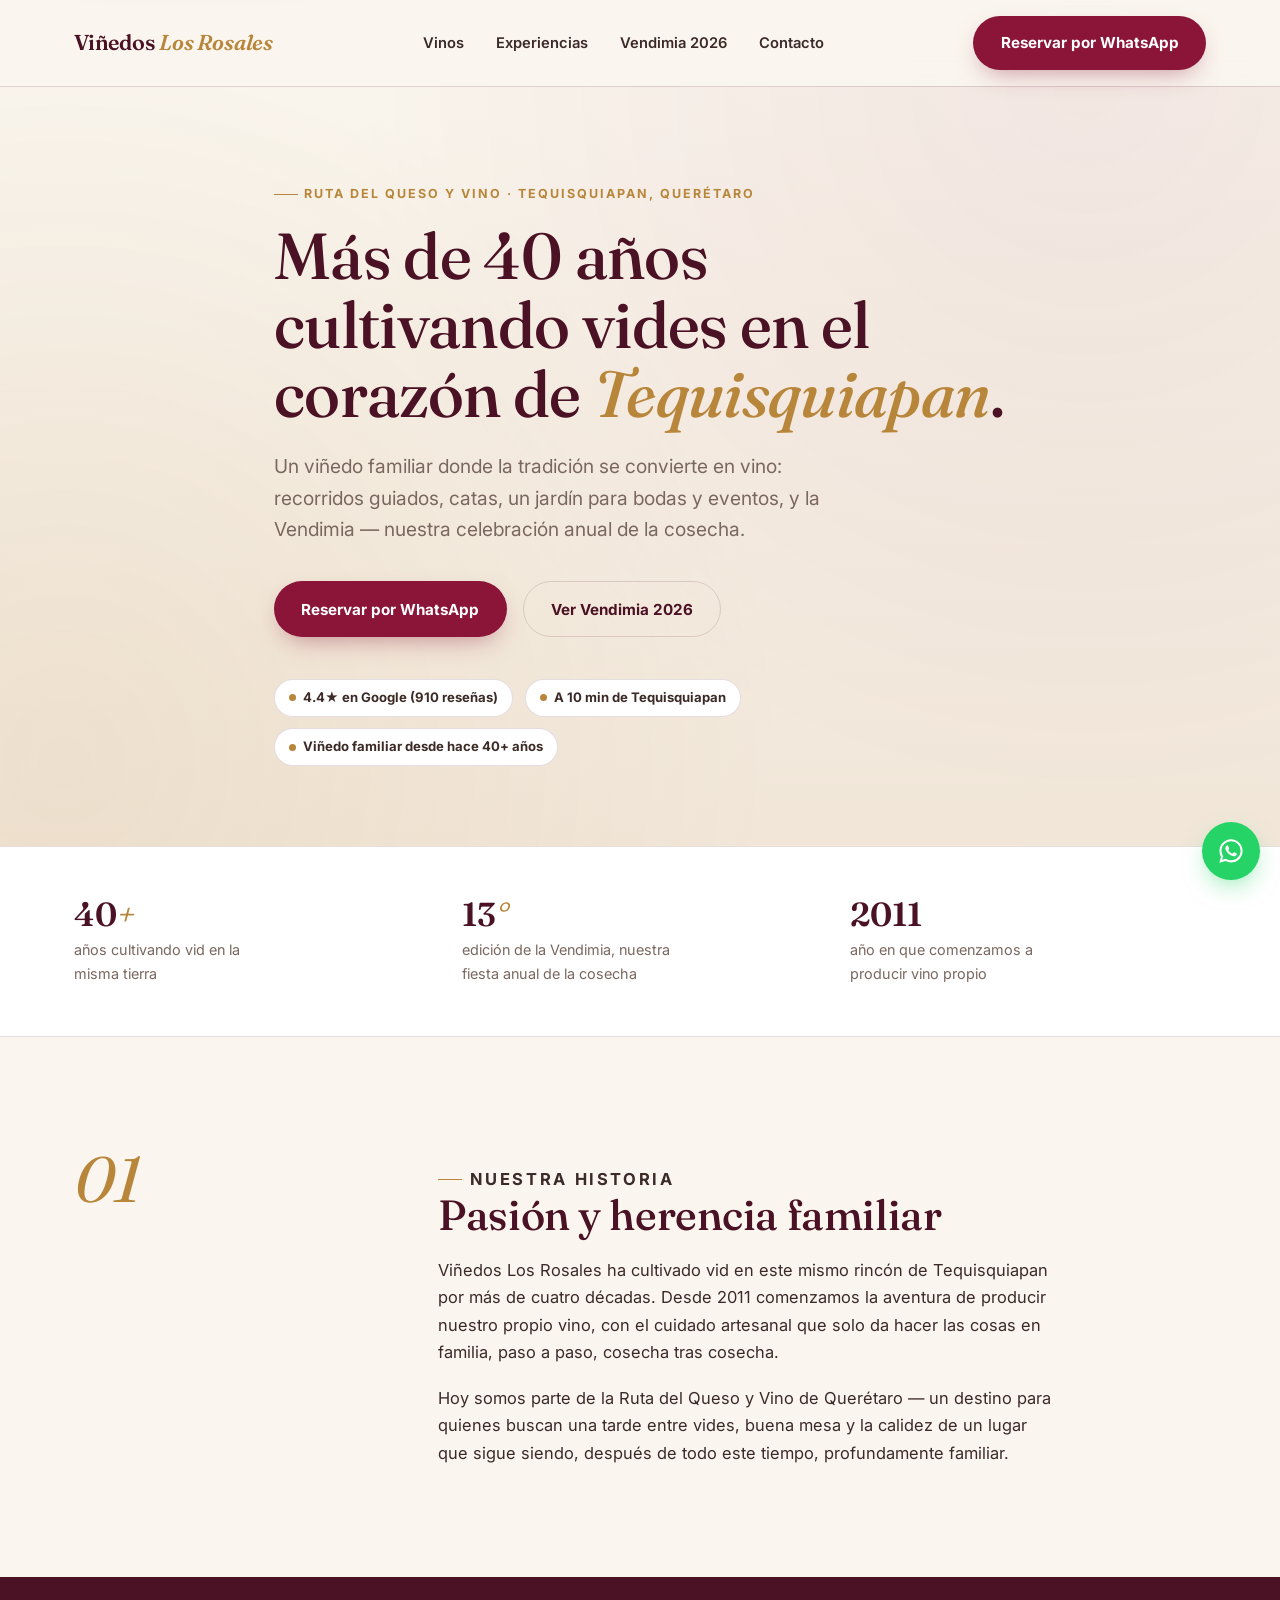
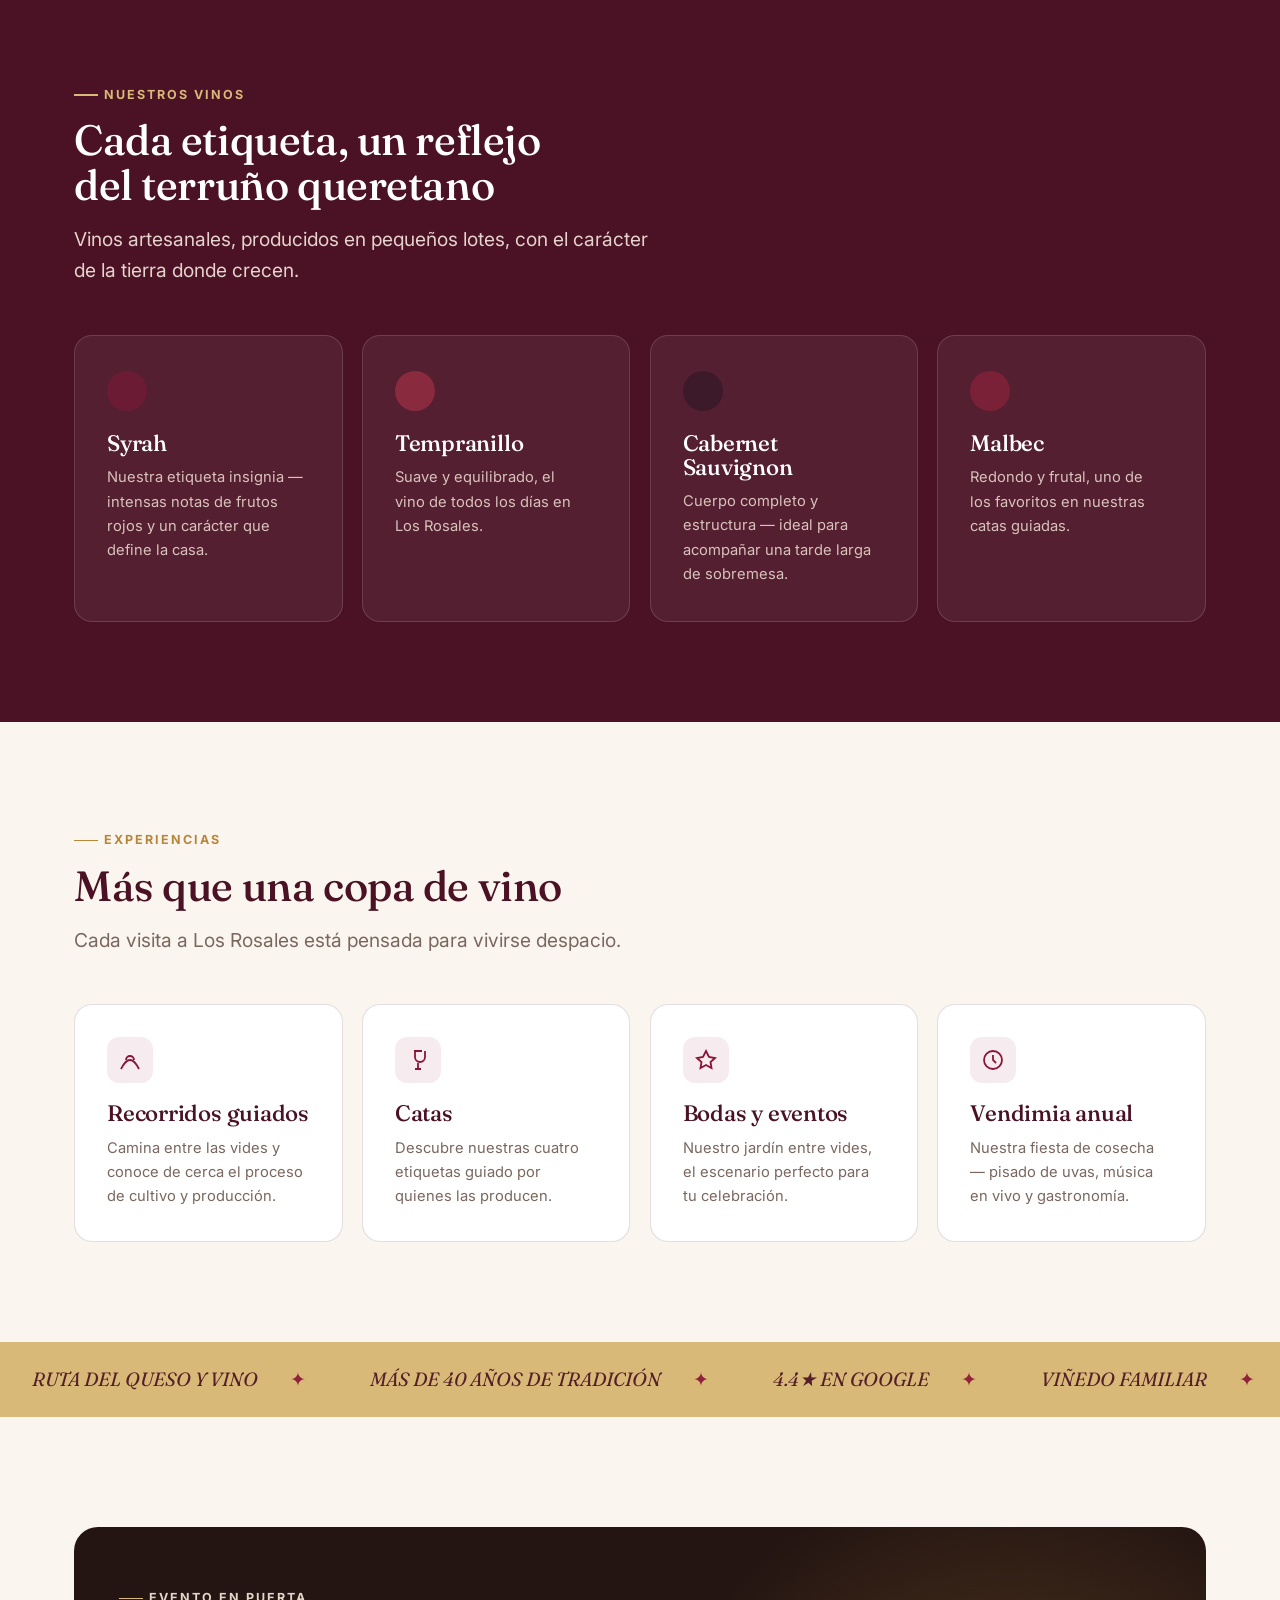
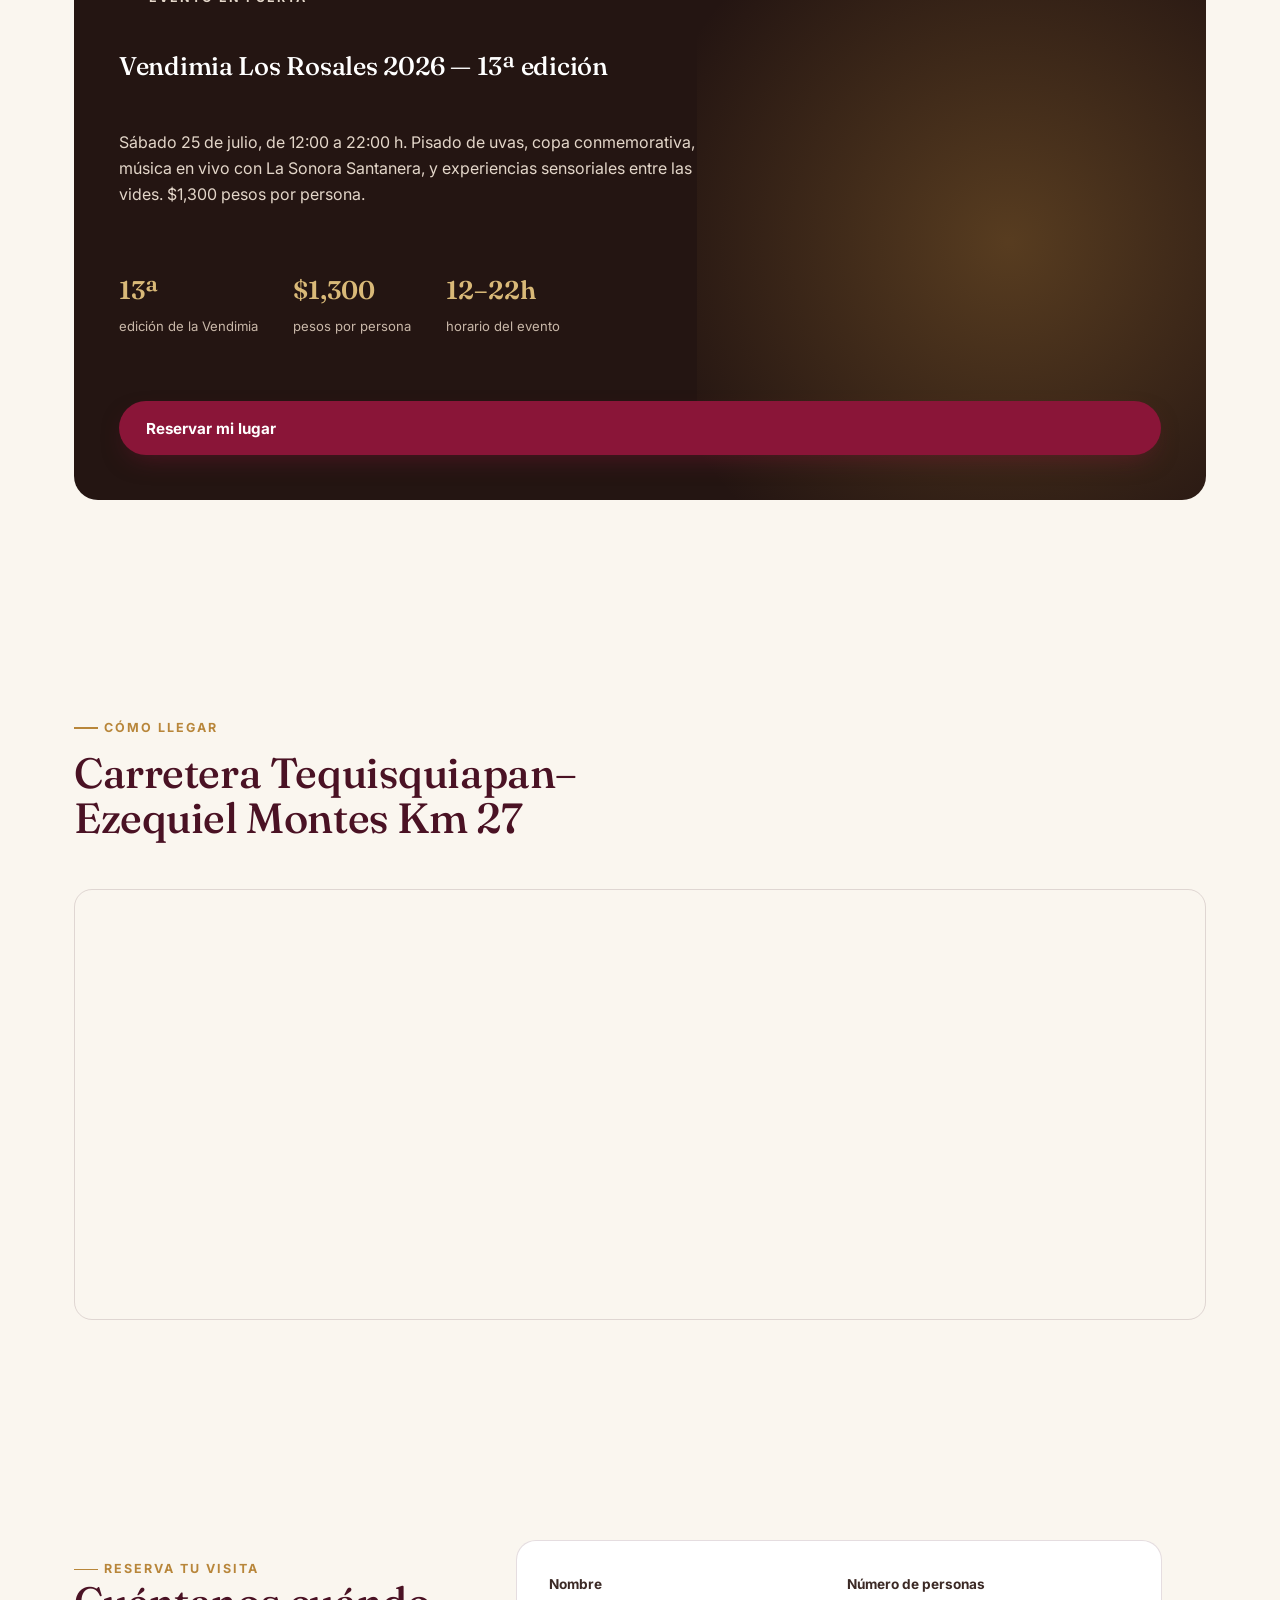
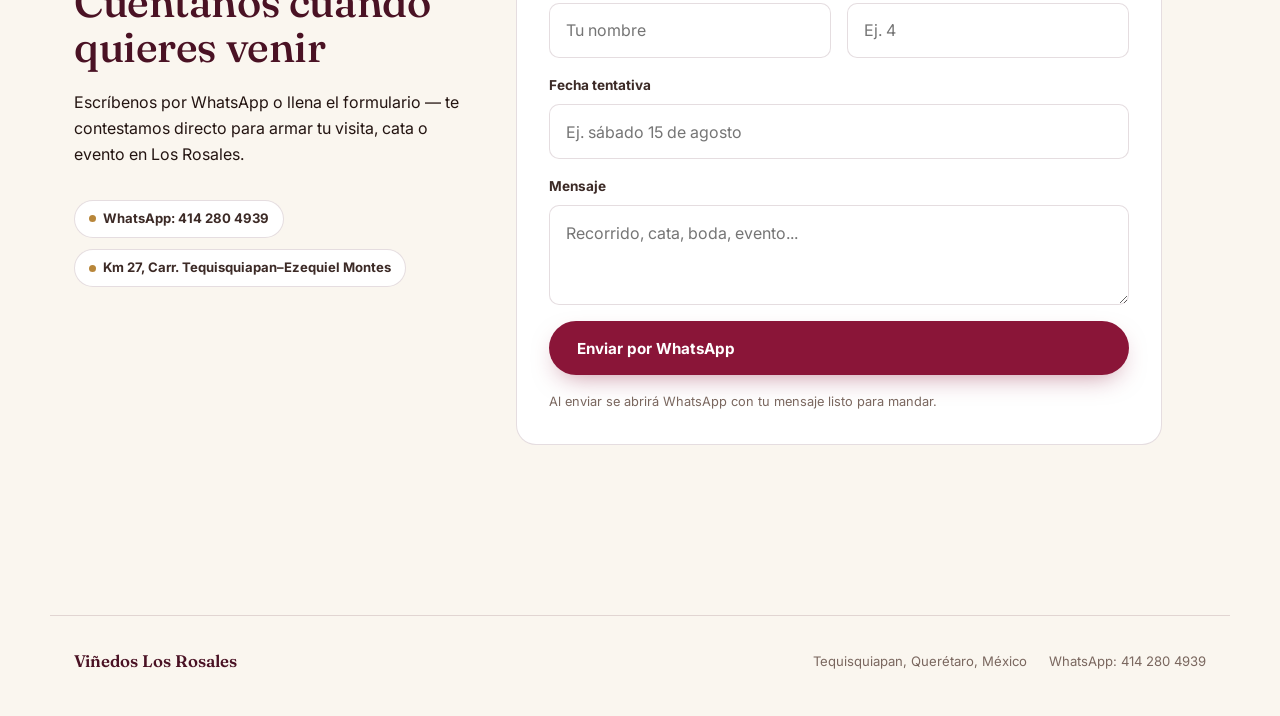
==== index.html @ 5425ffaf "Add files via upload" ====
<!doctype html>
<html lang="es">
<head>
<meta charset="utf-8" />
<meta name="viewport" content="width=device-width, initial-scale=1" />
<title>Viñedos Los Rosales · Viñedo en Tequisquiapan, Querétaro desde hace más de 40 años</title>
<meta name="description" content="Viñedos Los Rosales: viñedo familiar en Tequisquiapan, Querétaro, con más de 40 años cultivando vid. Recorridos, catas, bodas y la Vendimia anual. Ruta del Queso y Vino." />

<link rel="canonical" href="https://www.vinedoslosrosales.com.mx/" />

<meta property="og:type" content="website" />
<meta property="og:locale" content="es_MX" />
<meta property="og:site_name" content="Viñedos Los Rosales" />
<meta property="og:title" content="Viñedos Los Rosales · Tequisquiapan, Querétaro" />
<meta property="og:description" content="Viñedo familiar con más de 40 años de tradición en el corazón de la Ruta del Queso y Vino de Querétaro." />
<meta property="og:url" content="https://www.vinedoslosrosales.com.mx/" />

<meta name="twitter:card" content="summary_large_image" />
<meta name="twitter:title" content="Viñedos Los Rosales · Tequisquiapan, Querétaro" />
<meta name="twitter:description" content="Viñedo familiar con más de 40 años de tradición en el corazón de la Ruta del Queso y Vino de Querétaro." />

<!-- Google Search Console: pega aquí el código real cuando lo generen -->
<meta name="google-site-verification" content="PEGA-AQUI-TU-CODIGO-DE-SEARCH-CONSOLE" />

<!-- Google Analytics (GA4): reemplaza G-XXXXXXXXXX con el Measurement ID real -->
<script defer src="https://www.googletagmanager.com/gtag/js?id=G-XXXXXXXXXX"></script>
<script>
  window.dataLayer = window.dataLayer || [];
  function gtag(){dataLayer.push(arguments);}
  gtag('js', new Date());
  gtag('config', 'G-XXXXXXXXXX');
</script>

<script type="application/ld+json">
{
  "@context": "https://schema.org",
  "@type": "Winery",
  "name": "Viñedos Los Rosales",
  "description": "Viñedo familiar en Tequisquiapan, Querétaro, con más de 40 años cultivando vid y producción propia de vino desde 2011. Parte de la Ruta del Queso y Vino de Querétaro.",
  "url": "https://www.vinedoslosrosales.com.mx/",
  "telephone": "+524142804939",
  "address": {
    "@type": "PostalAddress",
    "streetAddress": "Carretera Tequisquiapan - Ezequiel Montes Km 27, El Sauz",
    "addressLocality": "Tequisquiapan",
    "addressRegion": "Querétaro",
    "postalCode": "76796",
    "addressCountry": "MX"
  },
  "areaServed": "Tequisquiapan, Querétaro",
  "aggregateRating": {
    "@type": "AggregateRating",
    "ratingValue": "4.4",
    "reviewCount": "910"
  }
}
</script>

<link rel="preconnect" href="https://fonts.googleapis.com">
<link rel="preconnect" href="https://fonts.gstatic.com" crossorigin>
<link rel="stylesheet" href="https://fonts.googleapis.com/css2?family=Fraunces:ital,opsz,wght@0,9..144,500;0,9..144,600;1,9..144,500&family=Inter:wght@400;500;600;700&display=swap">
<link rel="stylesheet" href="styles.css?v=demo1">
</head>
<body>
<a href="#main" class="skip-link">Saltar al contenido</a>

<header class="nav">
  <div class="container nav-inner">
    <a href="#top" class="nav-brand">Viñedos <em>Los Rosales</em></a>
    <nav class="nav-links" aria-label="Navegación principal">
      <a href="#vinos">Vinos</a>
      <a href="#experiencias">Experiencias</a>
      <a href="#vendimia">Vendimia 2026</a>
      <a href="#contacto">Contacto</a>
    </nav>
    <a class="btn btn-primary nav-cta" data-wa-link="Hola, me gustaría más información sobre Viñedos Los Rosales.">Reservar por WhatsApp</a>
    <button class="nav-toggle" aria-label="Abrir menú" aria-expanded="false">
      <svg viewBox="0 0 24 24" fill="none" stroke="currentColor" stroke-width="1.6"><path d="M3 6h18M3 12h18M3 18h18"/></svg>
    </button>
  </div>
</header>

<div class="mobile-menu">
  <div class="mobile-menu-top container">
    <span class="nav-brand">Los Rosales</span>
    <button class="nav-toggle" aria-label="Cerrar menú">
      <svg viewBox="0 0 24 24" fill="none" stroke="currentColor" stroke-width="1.6"><path d="M6 6l12 12M18 6L6 18"/></svg>
    </button>
  </div>
  <div class="mobile-menu-links container">
    <a href="#vinos">Vinos</a>
    <a href="#experiencias">Experiencias</a>
    <a href="#vendimia">Vendimia 2026</a>
    <a href="#contacto">Contacto</a>
  </div>
  <div class="mobile-menu-cta container">
    <a class="btn btn-primary" data-wa-link="Hola, me gustaría más información sobre Viñedos Los Rosales.">Reservar por WhatsApp</a>
  </div>
</div>

<main id="main">

  <section class="hero" id="top">
    <div class="hero-texture" aria-hidden="true"></div>
    <div class="container hero-inner">
      <p class="eyebrow reveal">Ruta del Queso y Vino · Tequisquiapan, Querétaro</p>
      <h1 class="hero-title reveal reveal-delay-1">Más de 40 años cultivando vides en el corazón de <em>Tequisquiapan</em>.</h1>
      <p class="lede hero-sub reveal reveal-delay-2">Un viñedo familiar donde la tradición se convierte en vino: recorridos guiados, catas, un jardín para bodas y eventos, y la Vendimia — nuestra celebración anual de la cosecha.</p>
      <div class="hero-actions reveal reveal-delay-3">
        <a class="btn btn-primary" data-wa-link="Hola, me gustaría reservar una visita a Viñedos Los Rosales.">Reservar por WhatsApp</a>
        <a class="btn btn-ghost" href="#vendimia">Ver Vendimia 2026</a>
      </div>
      <div class="badges reveal reveal-delay-3">
        <span class="badge"><span class="dot"></span>4.4★ en Google (910 reseñas)</span>
        <span class="badge"><span class="dot"></span>A 10 min de Tequisquiapan</span>
        <span class="badge"><span class="dot"></span>Viñedo familiar desde hace 40+ años</span>
      </div>
    </div>
  </section>

  <section class="stats-bar">
    <div class="container stats-grid">
      <div class="reveal">
        <div class="stat-num"><span class="count-up" data-count-to="40">40</span><span class="accent">+</span></div>
        <p class="stat-label">años cultivando vid en la misma tierra</p>
      </div>
      <div class="reveal reveal-delay-1">
        <div class="stat-num"><span class="count-up" data-count-to="13">13</span><span class="accent">°</span></div>
        <p class="stat-label">edición de la Vendimia, nuestra fiesta anual de la cosecha</p>
      </div>
      <div class="reveal reveal-delay-2">
        <div class="stat-num"><span class="count-up" data-count-to="2011">2011</span></div>
        <p class="stat-label">año en que comenzamos a producir vino propio</p>
      </div>
    </div>
  </section>

  <section class="historia">
    <div class="container historia-grid">
      <div class="historia-num reveal">01</div>
      <div class="historia-body">
        <p class="eyebrow reveal">Nuestra historia</p>
        <h2 class="reveal">Pasión y herencia familiar</h2>
        <p class="reveal reveal-delay-1">Viñedos Los Rosales ha cultivado vid en este mismo rincón de Tequisquiapan por más de cuatro décadas. Desde 2011 comenzamos la aventura de producir nuestro propio vino, con el cuidado artesanal que solo da hacer las cosas en familia, paso a paso, cosecha tras cosecha.</p>
        <p class="reveal reveal-delay-2">Hoy somos parte de la Ruta del Queso y Vino de Querétaro — un destino para quienes buscan una tarde entre vides, buena mesa y la calidez de un lugar que sigue siendo, después de todo este tiempo, profundamente familiar.</p>
      </div>
    </div>
  </section>

  <section class="vinos" id="vinos">
    <div class="container">
      <div class="section-head">
        <p class="eyebrow reveal">Nuestros vinos</p>
        <h2 class="reveal">Cada etiqueta, un reflejo del terruño queretano</h2>
        <p class="lede reveal reveal-delay-1">Vinos artesanales, producidos en pequeños lotes, con el carácter de la tierra donde crecen.</p>
      </div>
      <div class="vinos-grid">
        <article class="vino-card reveal">
          <div class="vino-swatch" style="background:#6b1c34"></div>
          <h3>Syrah</h3>
          <p>Nuestra etiqueta insignia — intensas notas de frutos rojos y un carácter que define la casa.</p>
        </article>
        <article class="vino-card reveal reveal-delay-1">
          <div class="vino-swatch" style="background:#8a2a3f"></div>
          <h3>Tempranillo</h3>
          <p>Suave y equilibrado, el vino de todos los días en Los Rosales.</p>
        </article>
        <article class="vino-card reveal reveal-delay-2">
          <div class="vino-swatch" style="background:#3d1a2a"></div>
          <h3>Cabernet Sauvignon</h3>
          <p>Cuerpo completo y estructura — ideal para acompañar una tarde larga de sobremesa.</p>
        </article>
        <article class="vino-card reveal reveal-delay-3">
          <div class="vino-swatch" style="background:#7a2138"></div>
          <h3>Malbec</h3>
          <p>Redondo y frutal, uno de los favoritos en nuestras catas guiadas.</p>
        </article>
      </div>
    </div>
  </section>

  <section class="experiencias" id="experiencias">
    <div class="container">
      <div class="section-head">
        <p class="eyebrow reveal">Experiencias</p>
        <h2 class="reveal">Más que una copa de vino</h2>
        <p class="lede reveal reveal-delay-1">Cada visita a Los Rosales está pensada para vivirse despacio.</p>
      </div>
      <div class="exp-grid">
        <article class="exp-card reveal">
          <div class="exp-icon"><svg viewBox="0 0 24 24" fill="none" stroke="currentColor" stroke-width="1.8"><path d="M3 21c3-6 6-9 9-9s6 3 9 9M8 12a4 4 0 1 1 8 0"/></svg></div>
          <h3>Recorridos guiados</h3>
          <p>Camina entre las vides y conoce de cerca el proceso de cultivo y producción.</p>
        </article>
        <article class="exp-card reveal reveal-delay-1">
          <div class="exp-icon"><svg viewBox="0 0 24 24" fill="none" stroke="currentColor" stroke-width="1.8"><path d="M8 3h8M9 3v6a5 5 0 0 0 10 0V3M12 15v6M9 21h6"/></svg></div>
          <h3>Catas</h3>
          <p>Descubre nuestras cuatro etiquetas guiado por quienes las producen.</p>
        </article>
        <article class="exp-card reveal reveal-delay-2">
          <div class="exp-icon"><svg viewBox="0 0 24 24" fill="none" stroke="currentColor" stroke-width="1.8"><path d="M12 3l3 6 6 1-4.5 4 1 6-5.5-3-5.5 3 1-6L3 10l6-1z"/></svg></div>
          <h3>Bodas y eventos</h3>
          <p>Nuestro jardín entre vides, el escenario perfecto para tu celebración.</p>
        </article>
        <article class="exp-card reveal reveal-delay-3">
          <div class="exp-icon"><svg viewBox="0 0 24 24" fill="none" stroke="currentColor" stroke-width="1.8"><circle cx="12" cy="12" r="9"/><path d="M12 7v5l3 3"/></svg></div>
          <h3>Vendimia anual</h3>
          <p>Nuestra fiesta de cosecha — pisado de uvas, música en vivo y gastronomía.</p>
        </article>
      </div>
    </div>
  </section>

  <div class="ticker-wrap" aria-hidden="true">
    <div class="ticker">
      <span>RUTA DEL QUESO Y VINO</span><span>MÁS DE 40 AÑOS DE TRADICIÓN</span><span>4.4★ EN GOOGLE</span><span>VIÑEDO FAMILIAR</span><span>A 10 MINUTOS DE TEQUISQUIAPAN</span>
      <span>RUTA DEL QUESO Y VINO</span><span>MÁS DE 40 AÑOS DE TRADICIÓN</span><span>4.4★ EN GOOGLE</span><span>VIÑEDO FAMILIAR</span><span>A 10 MINUTOS DE TEQUISQUIAPAN</span>
    </div>
  </div>

  <section class="vendimia" id="vendimia">
    <div class="container">
      <div class="vendimia-card reveal">
        <p class="eyebrow vendimia-eyebrow">Evento en puerta</p>
        <h3>Vendimia Los Rosales 2026 — 13ª edición</h3>
        <p>Sábado 25 de julio, de 12:00 a 22:00 h. Pisado de uvas, copa conmemorativa, música en vivo con La Sonora Santanera, y experiencias sensoriales entre las vides. $1,300 pesos por persona.</p>
        <div class="vendimia-facts">
          <div>
            <div class="vendimia-fact-num">13ª</div>
            <div class="vendimia-fact-label">edición de la Vendimia</div>
          </div>
          <div>
            <div class="vendimia-fact-num">$1,300</div>
            <div class="vendimia-fact-label">pesos por persona</div>
          </div>
          <div>
            <div class="vendimia-fact-num">12–22h</div>
            <div class="vendimia-fact-label">horario del evento</div>
          </div>
        </div>
        <a class="btn btn-primary" data-wa-link="Hola, quiero reservar mi lugar para la Vendimia Los Rosales 2026.">Reservar mi lugar</a>
      </div>
    </div>
  </section>

  <section class="map-section" id="ubicacion">
    <div class="container">
      <div class="section-head">
        <p class="eyebrow reveal">Cómo llegar</p>
        <h2 class="reveal">Carretera Tequisquiapan–Ezequiel Montes Km 27</h2>
      </div>
      <div class="map-frame reveal reveal-delay-1">
        <iframe
          src="https://www.google.com/maps?q=Vi%C3%B1edos+Los+Rosales,+Carretera+Tequisquiapan+Ezequiel+Montes+Km+27,+El+Sauz,+Tequisquiapan,+Qro&output=embed"
          title="Mapa de Viñedos Los Rosales"
          loading="lazy"
          referrerpolicy="no-referrer-when-downgrade"
          allowfullscreen></iframe>
      </div>
    </div>
  </section>

  <section class="cta-final" id="contacto">
    <div class="container cta-inner">
      <div class="cta-copy">
        <p class="eyebrow reveal">Reserva tu visita</p>
        <h2 class="reveal">Cuéntanos cuándo quieres venir</h2>
        <p class="reveal reveal-delay-1">Escríbenos por WhatsApp o llena el formulario — te contestamos directo para armar tu visita, cata o evento en Los Rosales.</p>
        <div class="badges">
          <span class="badge"><span class="dot"></span>WhatsApp: 414 280 4939</span>
          <span class="badge"><span class="dot"></span>Km 27, Carr. Tequisquiapan–Ezequiel Montes</span>
        </div>
      </div>

      <form class="cta-form reveal reveal-delay-2" data-contact-form novalidate>
        <div class="cta-form-row">
          <div class="field">
            <label for="c-nombre">Nombre</label>
            <input id="c-nombre" name="nombre" type="text" placeholder="Tu nombre" required />
          </div>
          <div class="field">
            <label for="c-personas">Número de personas</label>
            <input id="c-personas" name="personas" type="text" placeholder="Ej. 4" />
          </div>
        </div>
        <div class="field">
          <label for="c-fecha">Fecha tentativa</label>
          <input id="c-fecha" name="fecha" type="text" placeholder="Ej. sábado 15 de agosto" />
        </div>
        <div class="field">
          <label for="c-mensaje">Mensaje</label>
          <textarea id="c-mensaje" name="mensaje" placeholder="Recorrido, cata, boda, evento..."></textarea>
        </div>
        <button class="btn btn-primary" type="submit">Enviar por WhatsApp</button>
        <p class="cta-note">Al enviar se abrirá WhatsApp con tu mensaje listo para mandar.</p>
      </form>
    </div>
  </section>

</main>

<footer class="footer">
  <div class="container footer-inner">
    <span class="footer-brand">Viñedos Los Rosales</span>
    <div class="footer-meta">
      <span>Tequisquiapan, Querétaro, México</span>
      <a data-wa-link="Hola, me gustaría más información sobre Viñedos Los Rosales.">WhatsApp: 414 280 4939</a>
    </div>
  </div>
</footer>

<a class="wa-float" data-wa-link="Hola, me gustaría más información sobre Viñedos Los Rosales." aria-label="Escribir por WhatsApp">
  <svg viewBox="0 0 24 24" fill="currentColor" aria-hidden="true"><path d="M12.04 2C6.58 2 2.13 6.45 2.13 11.91c0 1.75.46 3.46 1.32 4.96L2 22l5.28-1.39a9.9 9.9 0 0 0 4.76 1.21h.01c5.46 0 9.9-4.45 9.9-9.91C21.96 6.45 17.5 2 12.04 2zm0 18.02h-.01a8.1 8.1 0 0 1-4.14-1.13l-.3-.18-3.1.82.83-3.03-.2-.31a8.15 8.15 0 0 1-1.25-4.36c0-4.51 3.67-8.18 8.18-8.18 2.19 0 4.24.85 5.79 2.4a8.13 8.13 0 0 1 2.39 5.79c0 4.51-3.68 8.18-8.19 8.18zm4.48-6.13c-.24-.12-1.45-.72-1.68-.8-.22-.08-.39-.12-.55.12-.16.24-.63.8-.78.97-.14.16-.29.18-.53.06-.24-.12-1.02-.38-1.94-1.2-.72-.64-1.2-1.43-1.34-1.67-.14-.24-.02-.37.11-.49.11-.11.24-.29.36-.43.12-.14.16-.24.24-.4.08-.16.04-.31-.02-.43-.06-.12-.55-1.33-.76-1.82-.2-.48-.4-.41-.55-.42h-.47c-.16 0-.42.06-.64.31-.22.24-.84.82-.84 2s.86 2.32.98 2.48c.12.16 1.7 2.6 4.13 3.65.58.25 1.03.4 1.38.51.58.18 1.11.16 1.53.1.47-.07 1.45-.59 1.65-1.16.2-.57.2-1.06.14-1.16-.06-.1-.22-.16-.46-.28z"/></svg>
</a>

<script defer src="lib/gsap.min.js"></script>
<script defer src="lib/ScrollTrigger.min.js"></script>
<script defer src="main.js?v=demo1"></script>
</body>
</html>
---- styles.css ----
/* =============================================================
   1. Tokens
   ============================================================= */
:root {
  --bg:        #faf6ef;
  --bg-2:      #f1e6d8;
  --paper:     #ffffff;
  --wine:      #4a1224;
  --wine-2:    #6b1c34;
  --ink:       #241512;
  --ink-soft:  #3c2a26;
  --ink-mute:  #7a675f;
  --accent:    #8a1538;
  --gold:      #b8863a;
  --gold-soft: #d9b978;
  --line:      rgba(74,18,36,0.14);

  --serif: "Fraunces", "Georgia", serif;
  --sans:  "Inter", -apple-system, BlinkMacSystemFont, "Segoe UI", system-ui, sans-serif;

  --ease-out: cubic-bezier(0.16, 1, 0.3, 1);
  --nav-h: 86px;
}

*, *::before, *::after { box-sizing: border-box; margin: 0; }
html { scroll-behavior: smooth; -webkit-text-size-adjust: 100%; }
body {
  background: var(--bg); color: var(--ink); font-family: var(--sans);
  font-size: 16px; line-height: 1.65; -webkit-font-smoothing: antialiased;
  overflow-x: clip; min-height: 100svh;
}
img, svg { display: block; max-width: 100%; }
button { font: inherit; color: inherit; cursor: pointer; border: 0; background: none; }
a { color: inherit; text-decoration: none; }
h1, h2, h3, h4 { font-family: var(--serif); font-weight: 500; line-height: 1.06; letter-spacing: -0.01em; text-wrap: balance; color: var(--wine); }
em { font-style: italic; color: var(--gold); }
p { text-wrap: pretty; }
ul { list-style: none; padding: 0; }
::selection { background: var(--accent); color: #fff; }
:focus-visible { outline: 2px solid var(--accent); outline-offset: 3px; border-radius: 4px; }

.skip-link { position: fixed; top: -100px; left: 1rem; padding: .6rem 1rem; background: var(--wine); color: #fff; z-index: 9999; border-radius: 8px; font-weight: 600; transition: top .2s var(--ease-out); }
.skip-link:focus { top: 1rem; }

.container { width: 100%; max-width: 1180px; margin-inline: auto; padding-inline: 24px; }
.eyebrow { font-size: 12.5px; letter-spacing: .16em; text-transform: uppercase; color: var(--gold); font-weight: 700; display: inline-flex; align-items: center; gap: .5em; }
.eyebrow::before { content: ""; width: 24px; height: 1.5px; background: var(--gold); display: inline-block; }

.reveal { opacity: 0; transform: translateY(26px); transition: opacity .85s var(--ease-out), transform .85s var(--ease-out); }
.reveal.is-visible { opacity: 1; transform: none; }
.reveal-delay-1 { transition-delay: .08s; }
.reveal-delay-2 { transition-delay: .16s; }
.reveal-delay-3 { transition-delay: .24s; }

h1 { font-size: clamp(2.5rem, 3.2vw + 1.5rem, 4.6rem); }
h2 { font-size: clamp(1.9rem, 1.8vw + 1.2rem, 2.9rem); }
h3 { font-size: clamp(1.2rem, .5vw + 1rem, 1.5rem); }
.lede { font-size: clamp(1.02rem, .3vw + 1rem, 1.2rem); color: var(--ink-mute); max-width: 48ch; }

.btn { display: inline-flex; align-items: center; gap: .55em; padding: .95em 1.8em; border-radius: 100px; font-weight: 700; font-size: .95rem; transition: transform .3s var(--ease-out), box-shadow .3s var(--ease-out), background .3s var(--ease-out); }
.btn-primary { background: var(--accent); color: #fff; box-shadow: 0 10px 26px -10px rgba(138,21,56,.5); }
.btn-primary:hover { transform: translateY(-2px); box-shadow: 0 16px 32px -10px rgba(138,21,56,.55); }
.btn-ghost { background: transparent; color: var(--wine); border: 1.5px solid var(--line); }
.btn-ghost:hover { border-color: var(--wine); transform: translateY(-2px); }
.btn svg { width: 18px; height: 18px; }

.field { display: flex; flex-direction: column; gap: .45em; }
.field label { font-size: .85rem; font-weight: 700; color: var(--ink-soft); }
.field input, .field textarea { font: inherit; padding: .85em 1em; border-radius: 10px; border: 1.5px solid var(--line); background: var(--paper); color: var(--ink); transition: border-color .25s var(--ease-out); }
.field input:focus, .field textarea:focus { border-color: var(--accent); }
.field textarea { resize: vertical; min-height: 100px; }

/* =============================================================
   Nav
   ============================================================= */
.nav { position: fixed; inset: 0 0 auto 0; z-index: 500; height: var(--nav-h); display: flex; align-items: center; background: rgba(250,246,239,.92); backdrop-filter: blur(12px); -webkit-backdrop-filter: blur(12px); box-shadow: 0 1px 0 var(--line); }
.nav-inner { width: 100%; display: flex; align-items: center; justify-content: space-between; gap: 1.5rem; }
.nav-brand { font-family: var(--serif); font-weight: 600; font-size: 1.35rem; color: var(--wine); letter-spacing: -.01em; }
.nav-brand em { font-style: italic; }
.nav-links { display: none; gap: 2rem; align-items: center; }
.nav-links a { font-size: .92rem; font-weight: 600; color: var(--ink-soft); position: relative; }
.nav-links a::after { content: ""; position: absolute; left: 0; bottom: -4px; height: 1.5px; width: 0; background: var(--gold); transition: width .3s var(--ease-out); }
.nav-links a:hover::after { width: 100%; }
.nav-cta { display: none; }
.nav-toggle { display: inline-flex; width: 42px; height: 42px; align-items: center; justify-content: center; border-radius: 50%; border: 1.5px solid var(--line); color: var(--wine); }

.mobile-menu { position: fixed; inset: 0; z-index: 600; background: var(--bg); display: flex; flex-direction: column; padding: 24px; transform: translateY(-100%); transition: transform .5s var(--ease-out); }
.mobile-menu.is-open { transform: translateY(0); }
.mobile-menu-top { display: flex; justify-content: space-between; align-items: center; }
.mobile-menu-links { margin-top: 3rem; display: flex; flex-direction: column; gap: 1.6rem; }
.mobile-menu-links a { font-family: var(--serif); font-size: 2rem; color: var(--wine); }
.mobile-menu-cta { margin-top: auto; }

@media (min-width: 960px) { .nav-links { display: flex; } .nav-cta { display: inline-flex; } .nav-toggle { display: none; } }

/* =============================================================
   Hero
   ============================================================= */
.hero { position: relative; padding: calc(var(--nav-h) + 90px) 0 80px; overflow: hidden; background: linear-gradient(180deg, var(--bg) 0%, var(--bg-2) 100%); }
.hero-texture { position: absolute; inset: 0; z-index: 0; opacity: .5; background:
  radial-gradient(circle at 85% 10%, rgba(138,21,56,.12), transparent 55%),
  radial-gradient(circle at 5% 90%, rgba(184,134,58,.16), transparent 50%); }
.hero-inner { position: relative; z-index: 1; max-width: 780px; }
.hero-title { margin-top: 1.1rem; }
.hero-sub { margin-top: 1.4rem; }
.hero-actions { margin-top: 2.2rem; display: flex; flex-wrap: wrap; gap: 1rem; }
.badges { margin-top: 2.6rem; display: flex; flex-wrap: wrap; gap: .7rem; }
.badge { display: inline-flex; align-items: center; gap: .5em; padding: .55em 1.1em; border-radius: 100px; background: var(--paper); border: 1px solid var(--line); font-size: .82rem; font-weight: 700; color: var(--ink-soft); }
.badge .dot { width: 7px; height: 7px; border-radius: 50%; background: var(--gold); }

/* =============================================================
   Stats
   ============================================================= */
.stats-bar { padding: 50px 0; border-top: 1px solid var(--line); border-bottom: 1px solid var(--line); background: var(--paper); }
.stats-grid { display: grid; gap: 2rem; }
.stat-num { font-family: var(--serif); font-weight: 600; font-size: clamp(2rem, 2.6vw, 2.8rem); color: var(--wine); line-height: 1; }
.stat-num .accent { color: var(--gold); font-style: italic; }
.stat-label { margin-top: .5rem; color: var(--ink-mute); font-size: .9rem; max-width: 26ch; }
@media (min-width: 720px) { .stats-grid { grid-template-columns: repeat(3, 1fr); } }

/* =============================================================
   Historia / manifesto
   ============================================================= */
.historia { padding: 110px 0; }
.historia-grid { display: grid; gap: 2.2rem; }
.historia-num { font-family: var(--serif); font-style: italic; color: var(--gold); font-size: clamp(3rem, 5vw, 5rem); line-height: 1; }
.historia-body p { margin-top: 1.2rem; color: var(--ink-soft); font-size: 1.03rem; max-width: 62ch; }
@media (min-width: 960px) { .historia-grid { grid-template-columns: 0.6fr 1.4fr; align-items: start; } }

/* =============================================================
   Section head
   ============================================================= */
.section-head { margin-bottom: 3rem; max-width: 62ch; }
.section-head h2 { margin-top: .8rem; }
.section-head .lede { margin-top: 1rem; }

/* =============================================================
   Vinos
   ============================================================= */
.vinos { padding: 100px 0; background: var(--wine); color: #fff; }
.vinos .eyebrow { color: var(--gold-soft); }
.vinos .eyebrow::before { background: var(--gold-soft); }
.vinos h2 { color: #fff; }
.vinos .lede { color: #e6d3ce; }
.vinos-grid { display: grid; gap: 1.2rem; grid-template-columns: repeat(1, 1fr); }
.vino-card { padding: 2.2rem 2rem; border-radius: 18px; background: rgba(255,255,255,.06); border: 1px solid rgba(255,255,255,.14); transition: transform .35s var(--ease-out), background .35s var(--ease-out); }
.vino-card:hover { transform: translateY(-6px); background: rgba(255,255,255,.1); }
.vino-swatch { width: 40px; height: 40px; border-radius: 50%; margin-bottom: 1.3rem; }
.vino-card h3 { color: #fff; margin-top: 0; }
.vino-card p { margin-top: .6rem; color: #d9c2bc; font-size: .92rem; }
@media (min-width: 640px) { .vinos-grid { grid-template-columns: repeat(2, 1fr); } }
@media (min-width: 1024px) { .vinos-grid { grid-template-columns: repeat(4, 1fr); } }

/* =============================================================
   Experiencias
   ============================================================= */
.experiencias { padding: 100px 0; }
.exp-grid { display: grid; gap: 1.2rem; grid-template-columns: repeat(1, 1fr); }
.exp-card { padding: 2rem; border-radius: 18px; background: var(--paper); border: 1px solid var(--line); transition: transform .35s var(--ease-out), box-shadow .35s var(--ease-out); }
.exp-card:hover { transform: translateY(-6px); box-shadow: 0 24px 48px -26px rgba(74,18,36,.22); }
.exp-icon { width: 46px; height: 46px; border-radius: 12px; background: rgba(138,21,56,.08); display: flex; align-items: center; justify-content: center; color: var(--accent); margin-bottom: 1.2rem; }
.exp-icon svg { width: 24px; height: 24px; }
.exp-card h3 { margin-top: 0; }
.exp-card p { margin-top: .6rem; color: var(--ink-mute); font-size: .92rem; }
@media (min-width: 640px) { .exp-grid { grid-template-columns: repeat(2, 1fr); } }
@media (min-width: 1024px) { .exp-grid { grid-template-columns: repeat(4, 1fr); } }

/* =============================================================
   Ticker
   ============================================================= */
.ticker-wrap { overflow: hidden; padding: 22px 0; background: var(--gold-soft); white-space: nowrap; }
.ticker { display: inline-flex; animation: tickerMove 28s linear infinite; will-change: transform; }
.ticker span { font-family: var(--serif); font-style: italic; font-size: clamp(1.05rem, 1.5vw, 1.4rem); padding: 0 2rem; color: var(--wine); opacity: .92; }
.ticker span::after { content: "✦"; margin-left: 2rem; color: var(--accent); font-style: normal; }
@keyframes tickerMove { from { transform: translateX(0); } to { transform: translateX(-50%); } }
@media (prefers-reduced-motion: reduce) { .ticker { animation: none; } }

/* =============================================================
   Vendimia (featured event / urgency)
   ============================================================= */
.vendimia { padding: 110px 0; }
.vendimia-card { position: relative; display: grid; gap: 2rem; padding: 2.8rem; border-radius: 24px; background: var(--ink); color: #fff; overflow: hidden; }
.vendimia-card::before { content: ""; position: absolute; inset: -30% -10% auto auto; width: 55%; height: 170%; background: radial-gradient(circle, rgba(184,134,58,.35), transparent 65%); }
.vendimia-eyebrow { color: var(--gold-soft); }
.vendimia-eyebrow::before { background: var(--gold-soft); }
.vendimia-card h3 { color: #fff; margin-top: .8rem; font-size: clamp(1.6rem, 1.8vw, 2.3rem); position: relative; z-index: 1; }
.vendimia-card p { color: #e3d6c9; margin-top: 1rem; max-width: 60ch; position: relative; z-index: 1; }
.vendimia-facts { display: flex; flex-wrap: wrap; gap: 2.2rem; margin-top: 1.8rem; position: relative; z-index: 1; }
.vendimia-fact-num { font-family: var(--serif); font-weight: 600; font-size: 1.6rem; color: var(--gold-soft); }
.vendimia-fact-label { font-size: .82rem; color: #c9b8a9; margin-top: .3rem; }
.vendimia-card .btn-primary { margin-top: 2rem; position: relative; z-index: 1; }

/* =============================================================
   Map section
   ============================================================= */
.map-section { padding: 100px 0; }
.map-frame { position: relative; width: 100%; aspect-ratio: 16/9; border-radius: 18px; overflow: hidden; border: 1px solid var(--line); filter: sepia(.15) saturate(.9); }
.map-frame iframe { position: absolute; inset: 0; width: 100%; height: 100%; border: 0; }
@media (min-width: 960px) { .map-frame { aspect-ratio: 21/8; } }

/* =============================================================
   CTA final
   ============================================================= */
.cta-final { padding: 120px 0; }
.cta-inner { display: grid; gap: 3rem; }
.cta-copy h2 { max-width: 16ch; }
.cta-copy p { margin-top: 1.2rem; max-width: 44ch; }
.cta-copy .badges { margin-top: 2rem; }
.cta-form { display: grid; gap: 1rem; background: var(--paper); padding: 2rem; border-radius: 20px; border: 1px solid var(--line); }
.cta-form-row { display: grid; gap: 1rem; }
.cta-note { font-size: .8rem; color: var(--ink-mute); }
@media (min-width: 720px) { .cta-form-row { grid-template-columns: 1fr 1fr; } }
@media (min-width: 1024px) { .cta-inner { grid-template-columns: 0.9fr 1.1fr; align-items: start; } }

/* =============================================================
   Footer
   ============================================================= */
.footer { padding: 50px 0 40px; }
.footer-inner { display: flex; flex-wrap: wrap; gap: 1.4rem; justify-content: space-between; align-items: center; border-top: 1px solid var(--line); padding-top: 2rem; }
.footer-brand { font-family: var(--serif); font-weight: 600; font-size: 1.05rem; color: var(--wine); }
.footer-meta { font-size: .82rem; color: var(--ink-mute); display: flex; flex-wrap: wrap; gap: 1.4rem; }
.footer-meta a:hover { color: var(--accent); }

/* =============================================================
   Floating WhatsApp
   ============================================================= */
.wa-float { position: fixed; right: 20px; bottom: 20px; z-index: 400; width: 58px; height: 58px; border-radius: 50%; background: #25D366; color: #fff; display: flex; align-items: center; justify-content: center; box-shadow: 0 10px 26px -8px rgba(37,211,102,.6); transition: transform .35s cubic-bezier(0.34,1.56,0.64,1); }
.wa-float:hover { transform: scale(1.08); }
.wa-float svg { width: 28px; height: 28px; }
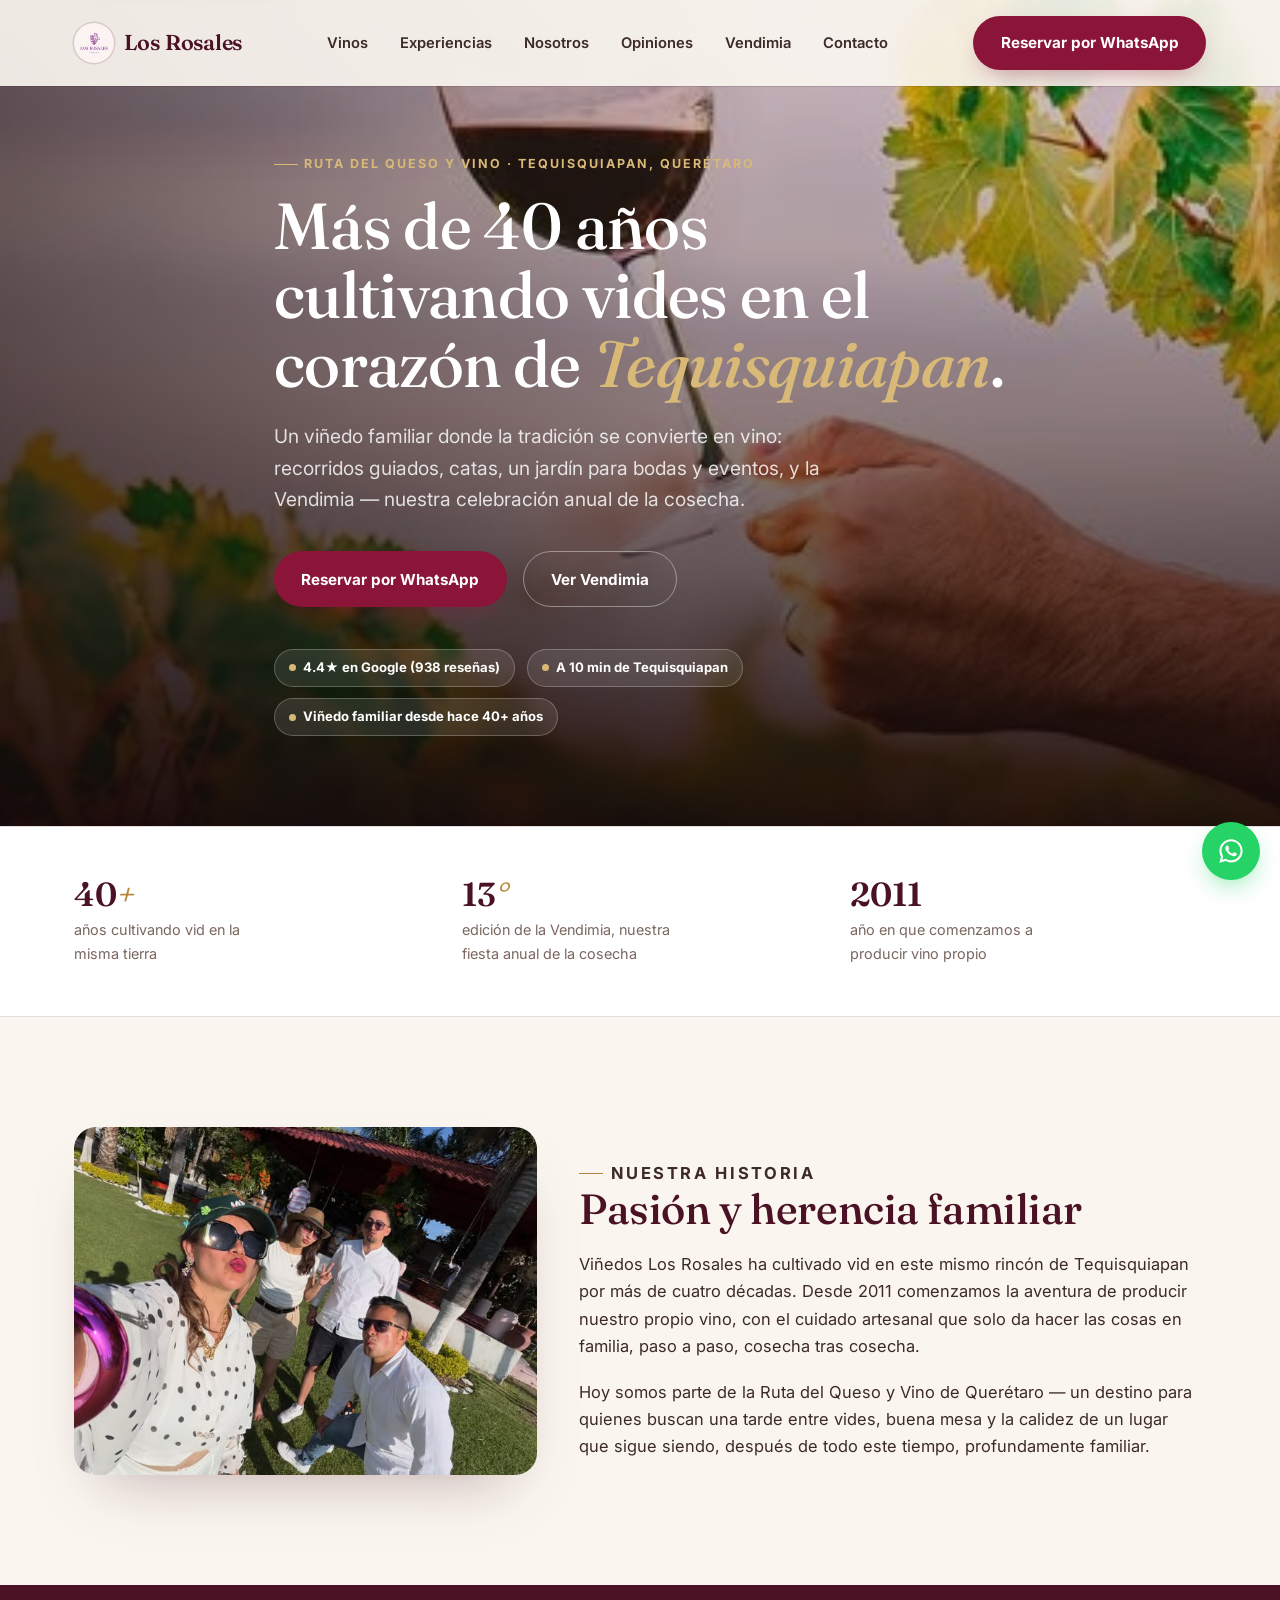
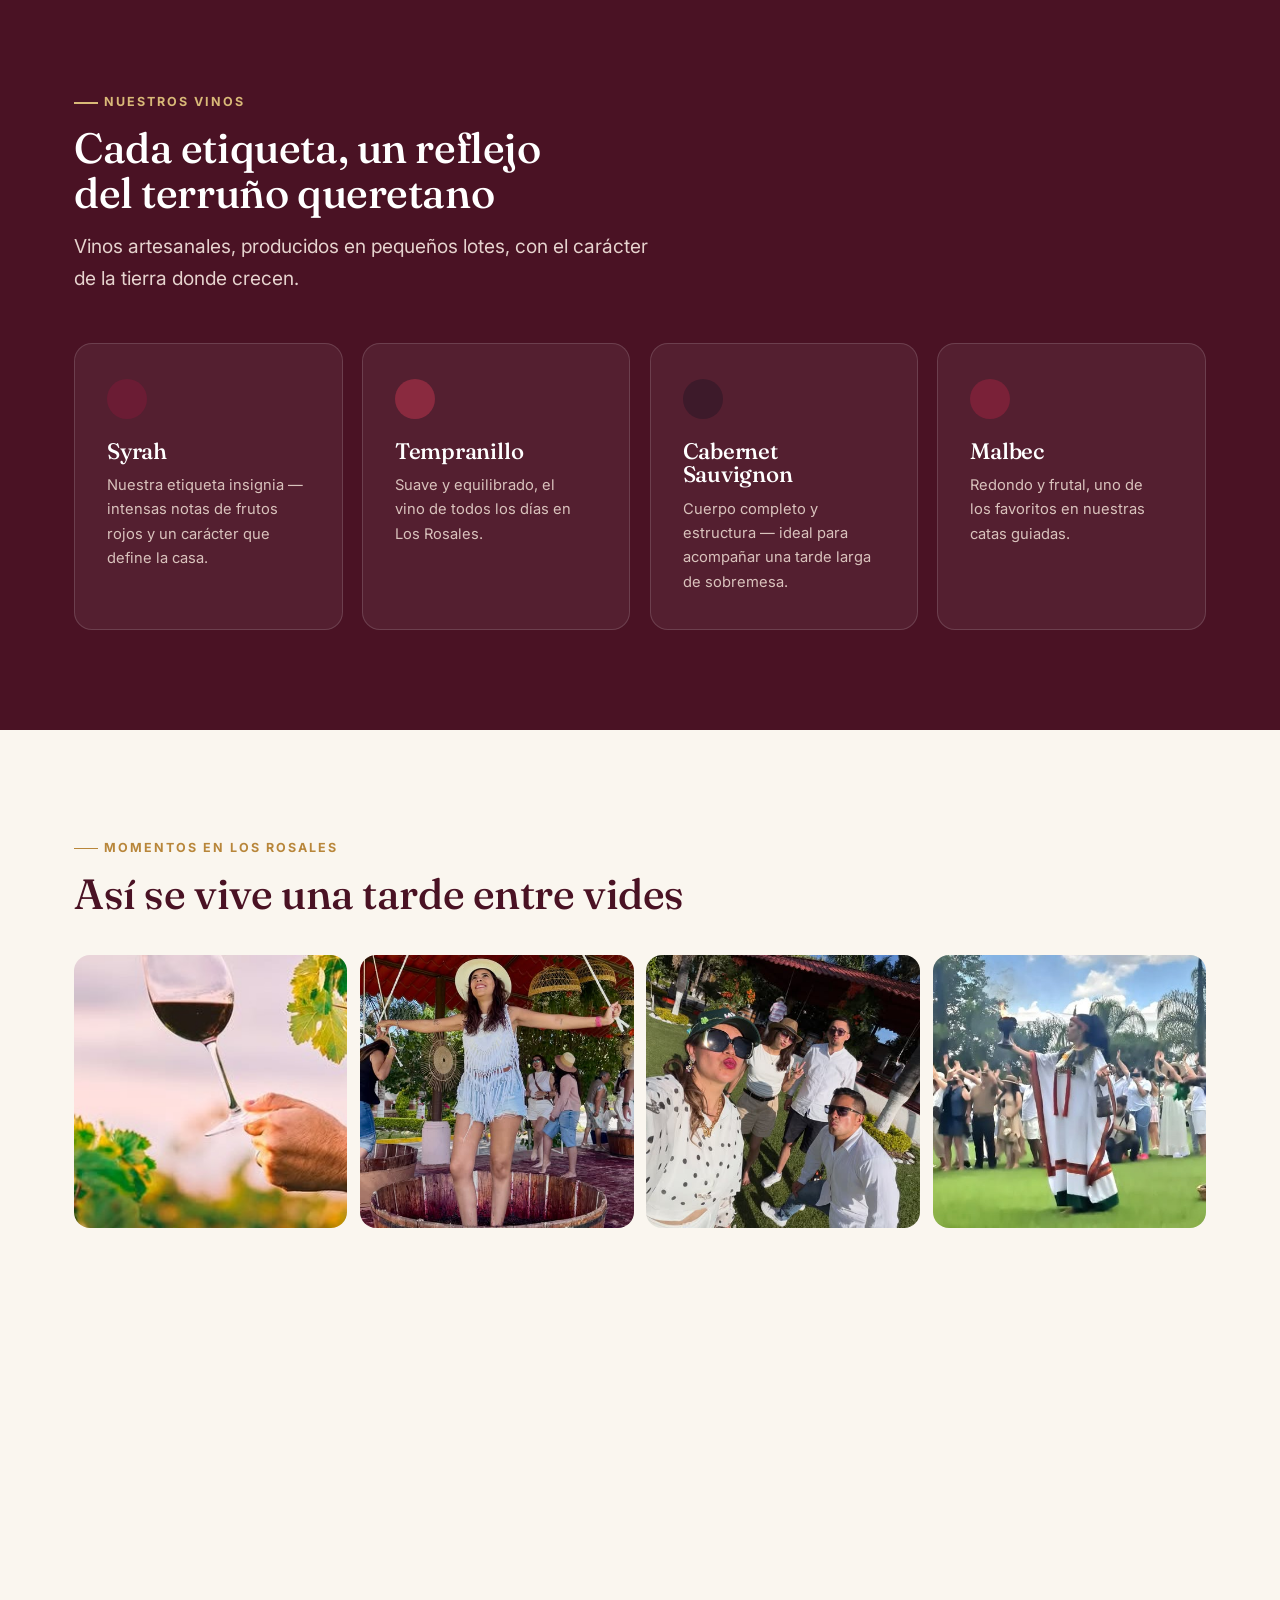
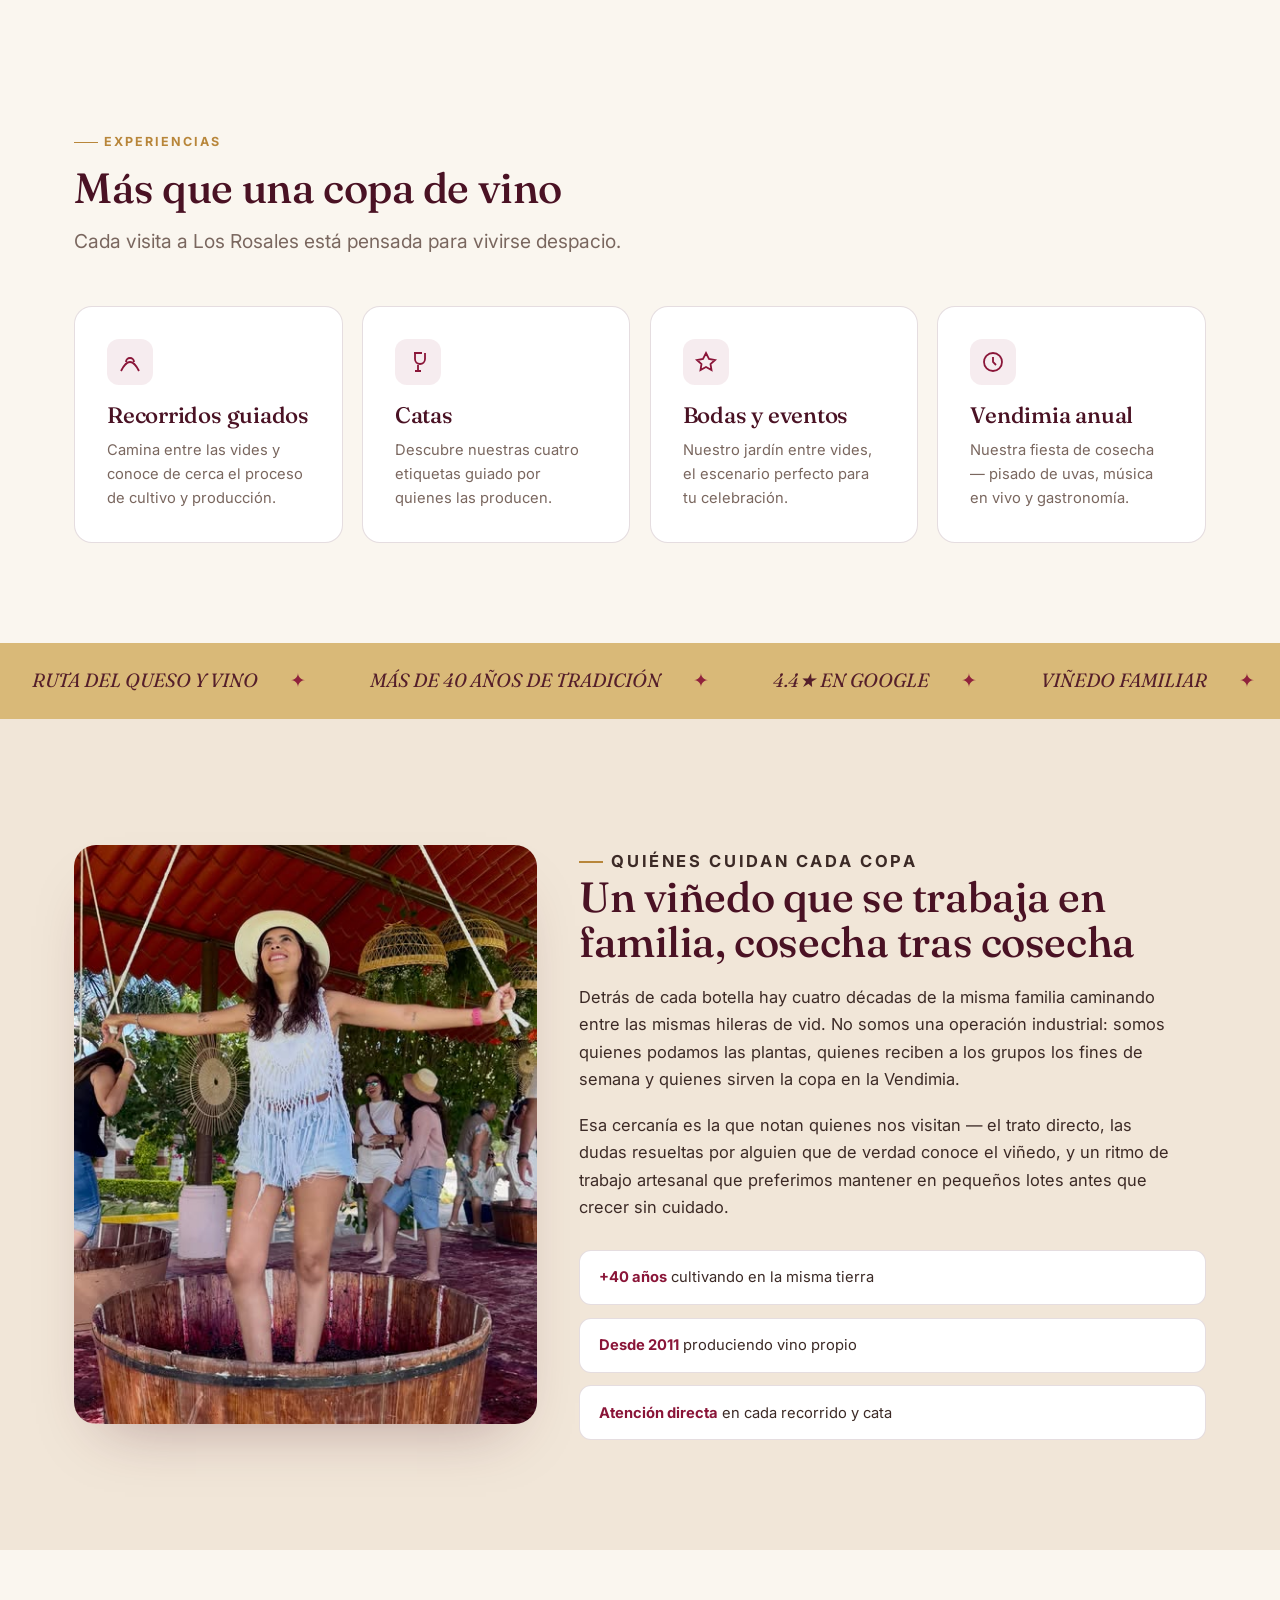
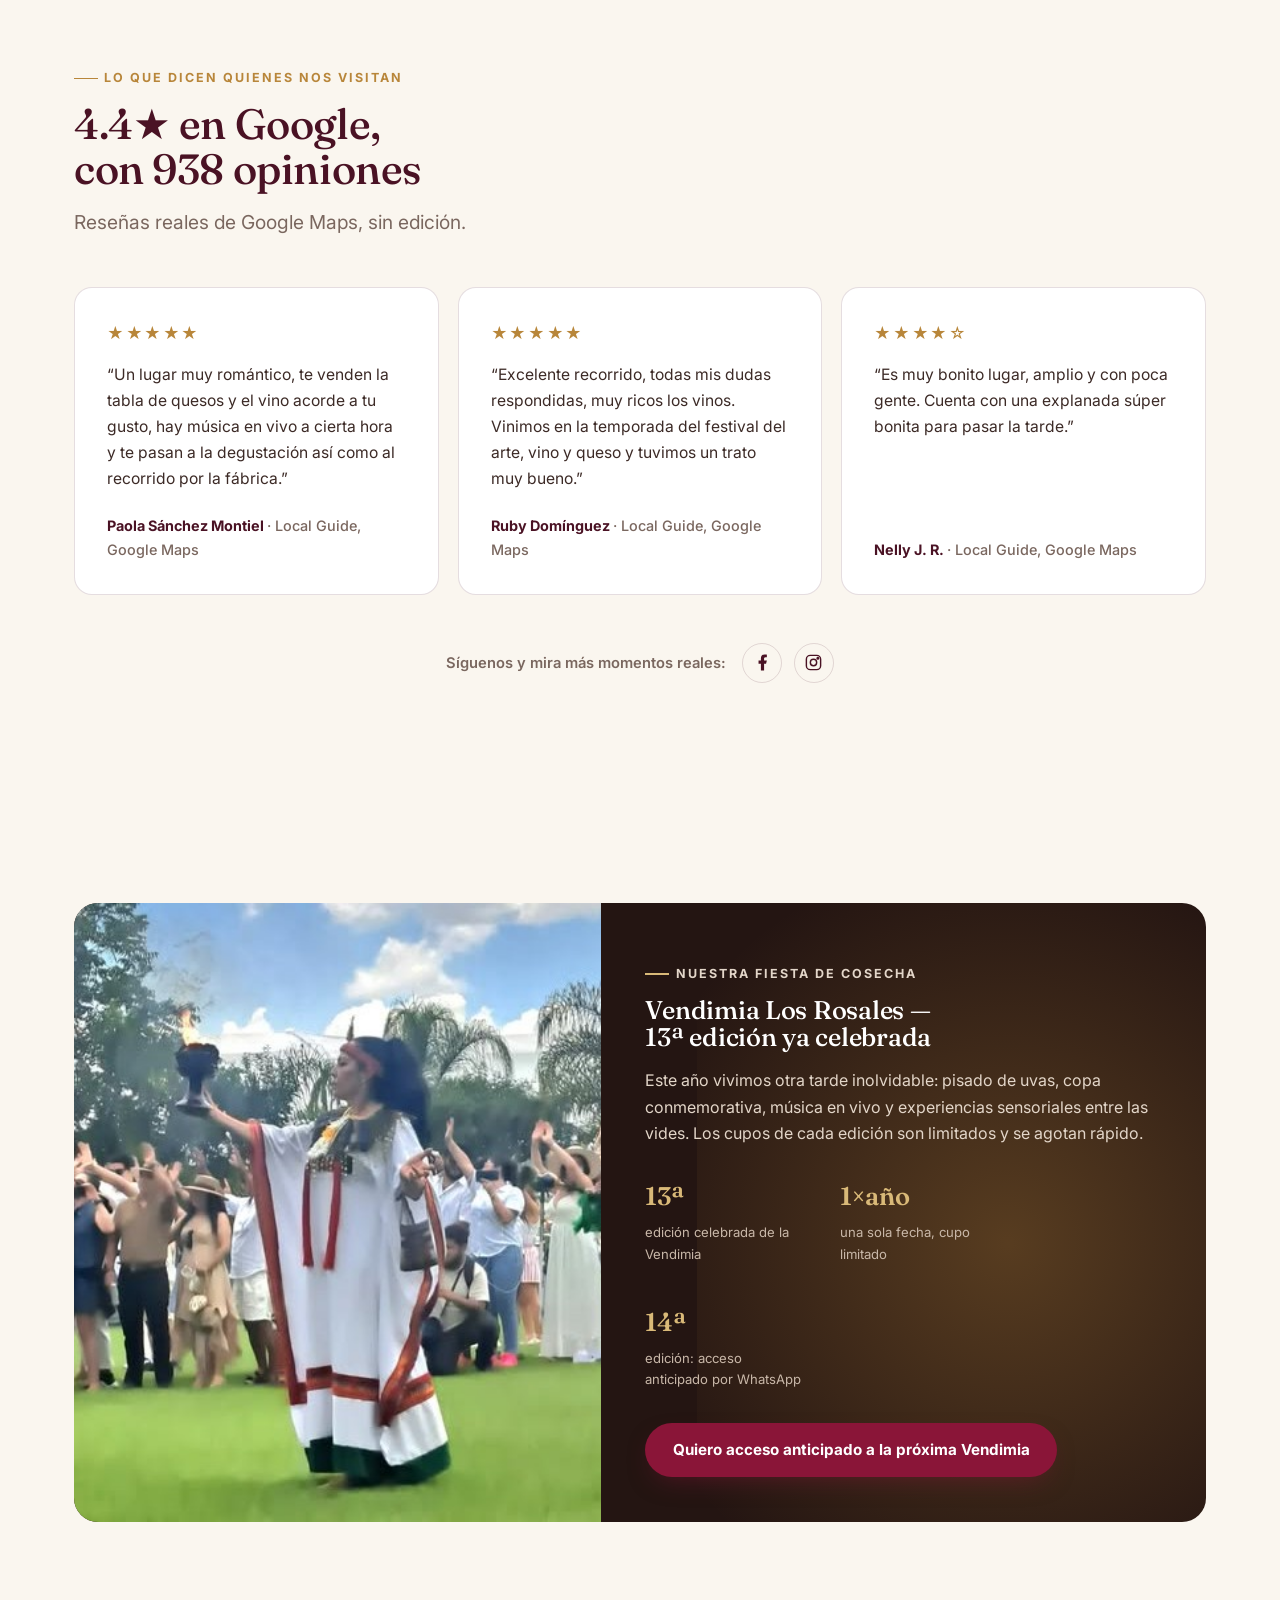
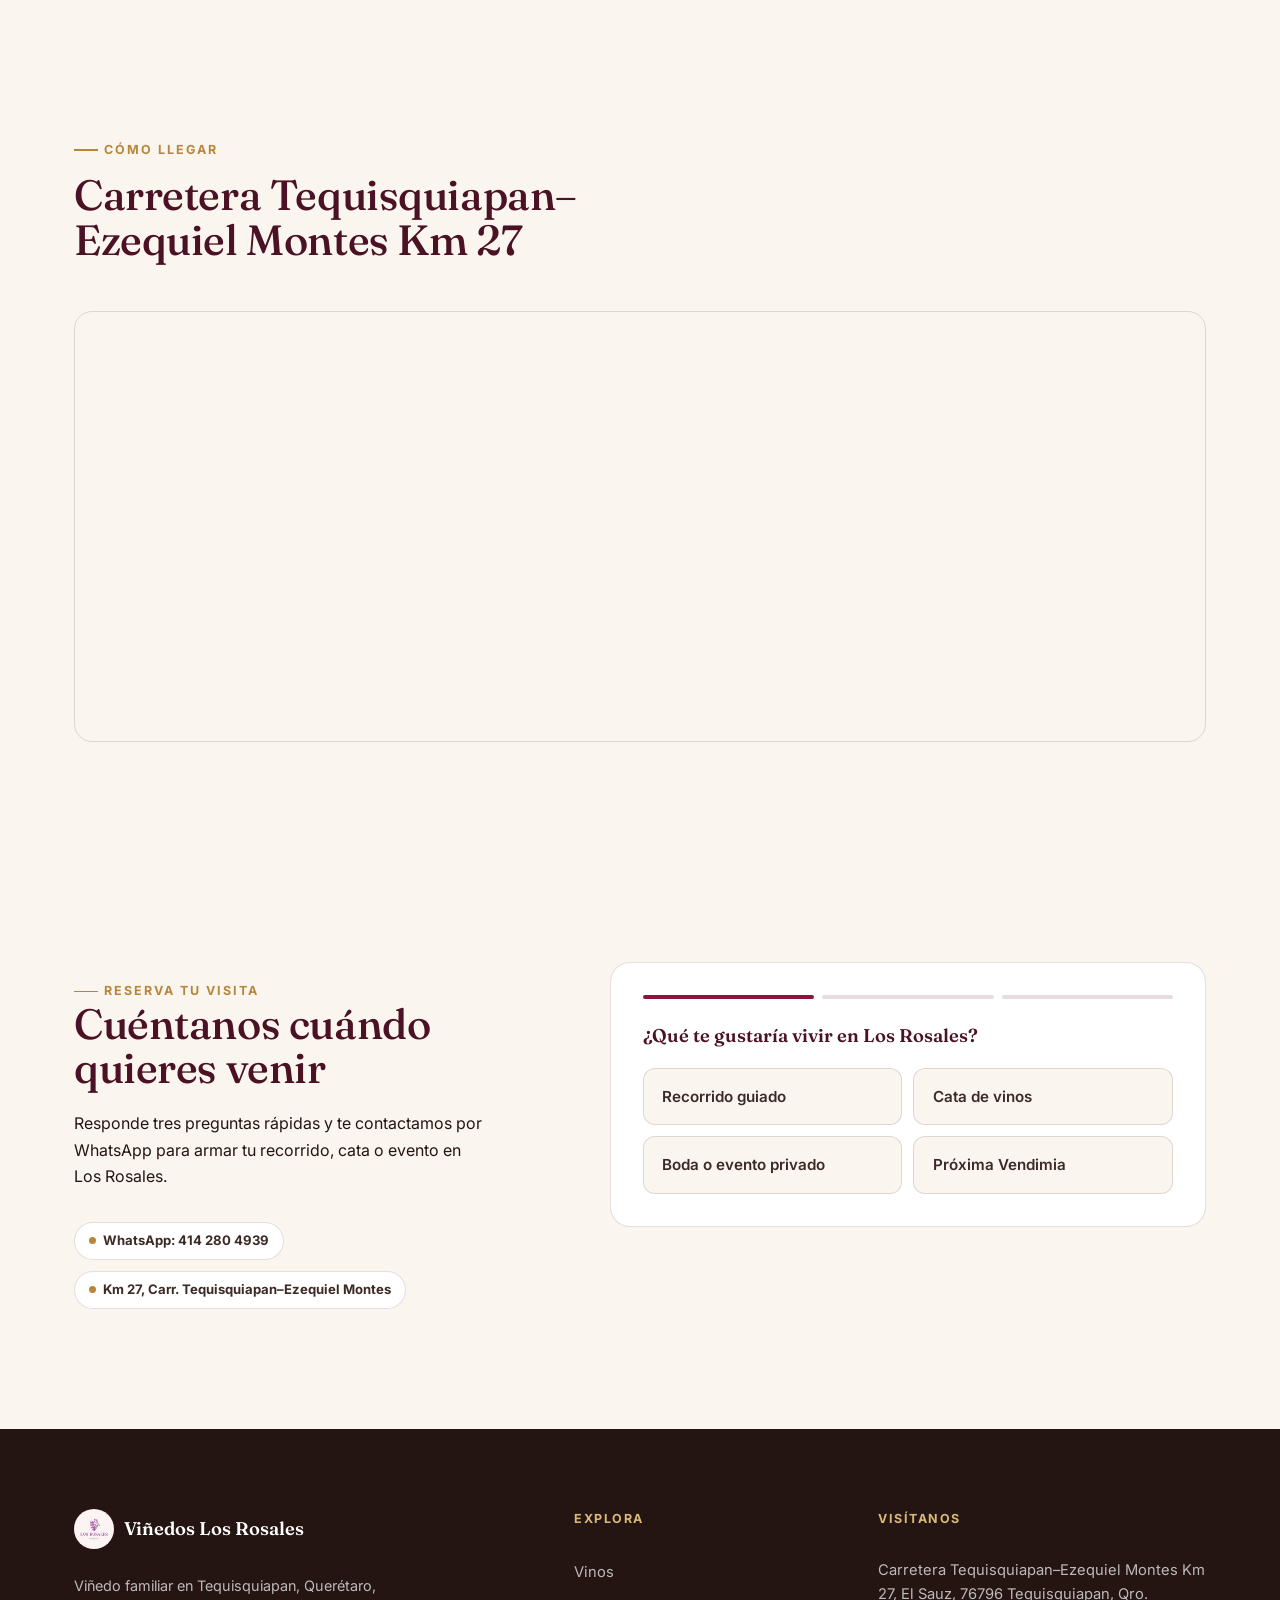
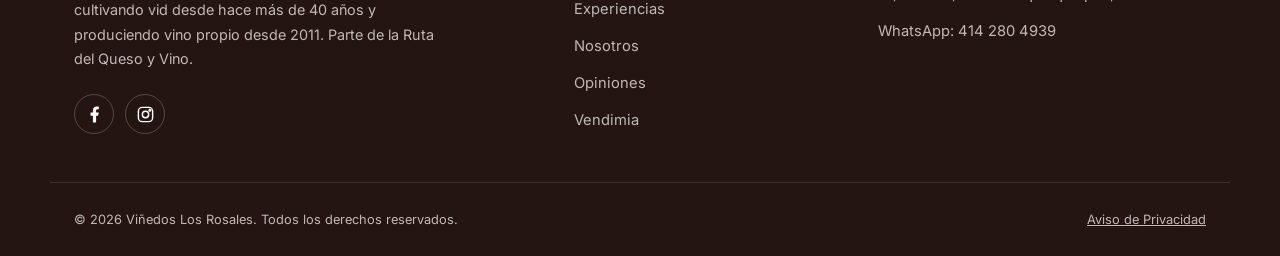
==== commit 04e209ec: "Mejoras generales e inclusión de fotos Mejoras generales e inclusión de fotos" ====
--- a/index.html
+++ b/index.html
@@ -7,6 +7,7 @@
 <meta name="description" content="Viñedos Los Rosales: viñedo familiar en Tequisquiapan, Querétaro, con más de 40 años cultivando vid. Recorridos, catas, bodas y la Vendimia anual. Ruta del Queso y Vino." />
 
 <link rel="canonical" href="https://www.vinedoslosrosales.com.mx/" />
+<link rel="icon" href="img/logo.jpg" type="image/jpeg" />
 
 <meta property="og:type" content="website" />
 <meta property="og:locale" content="es_MX" />
@@ -14,10 +15,12 @@
 <meta property="og:title" content="Viñedos Los Rosales · Tequisquiapan, Querétaro" />
 <meta property="og:description" content="Viñedo familiar con más de 40 años de tradición en el corazón de la Ruta del Queso y Vino de Querétaro." />
 <meta property="og:url" content="https://www.vinedoslosrosales.com.mx/" />
+<meta property="og:image" content="https://www.vinedoslosrosales.com.mx/img/hero-vino-vinedo.jpg" />
 
 <meta name="twitter:card" content="summary_large_image" />
 <meta name="twitter:title" content="Viñedos Los Rosales · Tequisquiapan, Querétaro" />
 <meta name="twitter:description" content="Viñedo familiar con más de 40 años de tradición en el corazón de la Ruta del Queso y Vino de Querétaro." />
+<meta name="twitter:image" content="https://www.vinedoslosrosales.com.mx/img/hero-vino-vinedo.jpg" />
 
 <!-- Google Search Console: pega aquí el código real cuando lo generen -->
 <meta name="google-site-verification" content="PEGA-AQUI-TU-CODIGO-DE-SEARCH-CONSOLE" />
@@ -38,6 +41,8 @@
   "name": "Viñedos Los Rosales",
   "description": "Viñedo familiar en Tequisquiapan, Querétaro, con más de 40 años cultivando vid y producción propia de vino desde 2011. Parte de la Ruta del Queso y Vino de Querétaro.",
   "url": "https://www.vinedoslosrosales.com.mx/",
+  "logo": "https://www.vinedoslosrosales.com.mx/img/logo.jpg",
+  "image": "https://www.vinedoslosrosales.com.mx/img/hero-vino-vinedo.jpg",
   "telephone": "+524142804939",
   "address": {
     "@type": "PostalAddress",
@@ -48,29 +53,38 @@
     "addressCountry": "MX"
   },
   "areaServed": "Tequisquiapan, Querétaro",
+  "sameAs": [
+    "https://www.facebook.com/VinedosLosRosalesTx",
+    "https://www.instagram.com/vinedoslosrosalestx/"
+  ],
   "aggregateRating": {
     "@type": "AggregateRating",
     "ratingValue": "4.4",
-    "reviewCount": "910"
+    "reviewCount": "938"
   }
 }
 </script>
 
 <link rel="preconnect" href="https://fonts.googleapis.com">
 <link rel="preconnect" href="https://fonts.gstatic.com" crossorigin>
-<link rel="stylesheet" href="https://fonts.googleapis.com/css2?family=Fraunces:ital,opsz,wght@0,9..144,500;0,9..144,600;1,9..144,500&family=Inter:wght@400;500;600;700&display=swap">
-<link rel="stylesheet" href="styles.css?v=demo1">
+<link rel="stylesheet" href="https://fonts.googleapis.com/css2?family=Fraunces:ital,opsz,wght@0,9..144,500;0,9..144,600;0,9..144,700;1,9..144,500&family=Inter:wght@400;500;600;700&display=swap">
+<link rel="stylesheet" href="styles.css?v=demo2">
 </head>
 <body>
 <a href="#main" class="skip-link">Saltar al contenido</a>
 
 <header class="nav">
   <div class="container nav-inner">
-    <a href="#top" class="nav-brand">Viñedos <em>Los Rosales</em></a>
+    <a href="#top" class="nav-brand">
+      <img class="nav-logo" src="img/logo.jpg" alt="Viñedos Los Rosales" width="40" height="40" />
+      <span>Los Rosales</span>
+    </a>
     <nav class="nav-links" aria-label="Navegación principal">
       <a href="#vinos">Vinos</a>
       <a href="#experiencias">Experiencias</a>
-      <a href="#vendimia">Vendimia 2026</a>
+      <a href="#nosotros">Nosotros</a>
+      <a href="#opiniones">Opiniones</a>
+      <a href="#vendimia">Vendimia</a>
       <a href="#contacto">Contacto</a>
     </nav>
     <a class="btn btn-primary nav-cta" data-wa-link="Hola, me gustaría más información sobre Viñedos Los Rosales.">Reservar por WhatsApp</a>
@@ -82,7 +96,7 @@
 
 <div class="mobile-menu">
   <div class="mobile-menu-top container">
-    <span class="nav-brand">Los Rosales</span>
+    <span class="nav-brand"><img class="nav-logo" src="img/logo.jpg" alt="" width="34" height="34" />Los Rosales</span>
     <button class="nav-toggle" aria-label="Cerrar menú">
       <svg viewBox="0 0 24 24" fill="none" stroke="currentColor" stroke-width="1.6"><path d="M6 6l12 12M18 6L6 18"/></svg>
     </button>
@@ -90,7 +104,9 @@
   <div class="mobile-menu-links container">
     <a href="#vinos">Vinos</a>
     <a href="#experiencias">Experiencias</a>
-    <a href="#vendimia">Vendimia 2026</a>
+    <a href="#nosotros">Nosotros</a>
+    <a href="#opiniones">Opiniones</a>
+    <a href="#vendimia">Vendimia</a>
     <a href="#contacto">Contacto</a>
   </div>
   <div class="mobile-menu-cta container">
@@ -101,19 +117,22 @@
 <main id="main">
 
   <section class="hero" id="top">
-    <div class="hero-texture" aria-hidden="true"></div>
+    <div class="hero-media" aria-hidden="true">
+      <img src="img/hero-vino-vinedo.jpg" alt="" />
+      <div class="hero-scrim"></div>
+    </div>
     <div class="container hero-inner">
-      <p class="eyebrow reveal">Ruta del Queso y Vino · Tequisquiapan, Querétaro</p>
+      <p class="eyebrow eyebrow-light reveal">Ruta del Queso y Vino · Tequisquiapan, Querétaro</p>
       <h1 class="hero-title reveal reveal-delay-1">Más de 40 años cultivando vides en el corazón de <em>Tequisquiapan</em>.</h1>
       <p class="lede hero-sub reveal reveal-delay-2">Un viñedo familiar donde la tradición se convierte en vino: recorridos guiados, catas, un jardín para bodas y eventos, y la Vendimia — nuestra celebración anual de la cosecha.</p>
       <div class="hero-actions reveal reveal-delay-3">
         <a class="btn btn-primary" data-wa-link="Hola, me gustaría reservar una visita a Viñedos Los Rosales.">Reservar por WhatsApp</a>
-        <a class="btn btn-ghost" href="#vendimia">Ver Vendimia 2026</a>
+        <a class="btn btn-ghost btn-ghost-light" href="#vendimia">Ver Vendimia</a>
       </div>
       <div class="badges reveal reveal-delay-3">
-        <span class="badge"><span class="dot"></span>4.4★ en Google (910 reseñas)</span>
-        <span class="badge"><span class="dot"></span>A 10 min de Tequisquiapan</span>
-        <span class="badge"><span class="dot"></span>Viñedo familiar desde hace 40+ años</span>
+        <span class="badge badge-light"><span class="dot"></span>4.4★ en Google (938 reseñas)</span>
+        <span class="badge badge-light"><span class="dot"></span>A 10 min de Tequisquiapan</span>
+        <span class="badge badge-light"><span class="dot"></span>Viñedo familiar desde hace 40+ años</span>
       </div>
     </div>
   </section>
@@ -137,7 +156,9 @@
 
   <section class="historia">
     <div class="container historia-grid">
-      <div class="historia-num reveal">01</div>
+      <div class="historia-media reveal">
+        <img src="img/evento-jardin.jpg" alt="Visitantes conviviendo en el jardín de Viñedos Los Rosales" loading="lazy" />
+      </div>
       <div class="historia-body">
         <p class="eyebrow reveal">Nuestra historia</p>
         <h2 class="reveal">Pasión y herencia familiar</h2>
@@ -179,6 +200,29 @@
     </div>
   </section>
 
+  <section class="galeria" id="galeria">
+    <div class="container">
+      <div class="section-head">
+        <p class="eyebrow reveal">Momentos en Los Rosales</p>
+        <h2 class="reveal">Así se vive una tarde entre vides</h2>
+      </div>
+    </div>
+    <div class="galeria-grid">
+      <figure class="galeria-item galeria-item-tall reveal">
+        <img src="img/hero-vino-vinedo.jpg" alt="Copa de vino tinto sostenida entre las vides al atardecer" loading="lazy" />
+      </figure>
+      <figure class="galeria-item reveal reveal-delay-1">
+        <img src="img/pisado-uvas.jpg" alt="Visitante pisando uvas durante la Vendimia de Los Rosales" loading="lazy" />
+      </figure>
+      <figure class="galeria-item reveal reveal-delay-2">
+        <img src="img/evento-jardin.jpg" alt="Grupo de amigos disfrutando el jardín de Viñedos Los Rosales" loading="lazy" />
+      </figure>
+      <figure class="galeria-item galeria-item-tall reveal reveal-delay-3">
+        <img src="img/ceremonia-vendimia.jpg" alt="Ceremonia tradicional de bendición de la uva en la Vendimia" loading="lazy" />
+      </figure>
+    </div>
+  </section>
+
   <section class="experiencias" id="experiencias">
     <div class="container">
       <div class="section-head">
@@ -218,27 +262,87 @@
     </div>
   </div>
 
+  <section class="nosotros" id="nosotros">
+    <div class="container nosotros-grid">
+      <div class="nosotros-media reveal">
+        <img src="img/pisado-uvas.jpg" alt="Visitante viviendo la experiencia del pisado de uvas en Los Rosales" loading="lazy" />
+      </div>
+      <div class="nosotros-body">
+        <p class="eyebrow reveal">Quiénes cuidan cada copa</p>
+        <h2 class="reveal">Un viñedo que se trabaja en familia, cosecha tras cosecha</h2>
+        <p class="reveal reveal-delay-1">Detrás de cada botella hay cuatro décadas de la misma familia caminando entre las mismas hileras de vid. No somos una operación industrial: somos quienes podamos las plantas, quienes reciben a los grupos los fines de semana y quienes sirven la copa en la Vendimia.</p>
+        <p class="reveal reveal-delay-2">Esa cercanía es la que notan quienes nos visitan — el trato directo, las dudas resueltas por alguien que de verdad conoce el viñedo, y un ritmo de trabajo artesanal que preferimos mantener en pequeños lotes antes que crecer sin cuidado.</p>
+        <ul class="nosotros-list reveal reveal-delay-3">
+          <li><strong>+40 años</strong> cultivando en la misma tierra</li>
+          <li><strong>Desde 2011</strong> produciendo vino propio</li>
+          <li><strong>Atención directa</strong> en cada recorrido y cata</li>
+        </ul>
+      </div>
+    </div>
+  </section>
+
+  <section class="opiniones" id="opiniones">
+    <div class="container">
+      <div class="section-head">
+        <p class="eyebrow reveal">Lo que dicen quienes nos visitan</p>
+        <h2 class="reveal">4.4★ en Google, con 938 opiniones</h2>
+        <p class="lede reveal reveal-delay-1">Reseñas reales de Google Maps, sin edición.</p>
+      </div>
+      <div class="testi-grid">
+        <figure class="testi-card reveal">
+          <div class="testi-stars" aria-label="5 de 5 estrellas">★★★★★</div>
+          <blockquote>“Un lugar muy romántico, te venden la tabla de quesos y el vino acorde a tu gusto, hay música en vivo a cierta hora y te pasan a la degustación así como al recorrido por la fábrica.”</blockquote>
+          <figcaption>Paola Sánchez Montiel <span>· Local Guide, Google Maps</span></figcaption>
+        </figure>
+        <figure class="testi-card reveal reveal-delay-1">
+          <div class="testi-stars" aria-label="5 de 5 estrellas">★★★★★</div>
+          <blockquote>“Excelente recorrido, todas mis dudas respondidas, muy ricos los vinos. Vinimos en la temporada del festival del arte, vino y queso y tuvimos un trato muy bueno.”</blockquote>
+          <figcaption>Ruby Domínguez <span>· Local Guide, Google Maps</span></figcaption>
+        </figure>
+        <figure class="testi-card reveal reveal-delay-2">
+          <div class="testi-stars" aria-label="4 de 5 estrellas">★★★★☆</div>
+          <blockquote>“Es muy bonito lugar, amplio y con poca gente. Cuenta con una explanada súper bonita para pasar la tarde.”</blockquote>
+          <figcaption>Nelly J. R. <span>· Local Guide, Google Maps</span></figcaption>
+        </figure>
+      </div>
+      <div class="opiniones-social reveal reveal-delay-3">
+        <span>Síguenos y mira más momentos reales:</span>
+        <div class="social-links">
+          <a href="https://www.facebook.com/VinedosLosRosalesTx" target="_blank" rel="noopener" aria-label="Facebook de Viñedos Los Rosales">
+            <svg viewBox="0 0 24 24" fill="currentColor" aria-hidden="true"><path d="M14 13.5h2.5l1-4H14v-2c0-1.03 0-2 2-2h1.5V2.14C17.17 2.1 15.95 2 14.66 2 11.98 2 10 3.66 10 6.7v2.8H7v4h3V22h4v-8.5z"/></svg>
+          </a>
+          <a href="https://www.instagram.com/vinedoslosrosalestx/" target="_blank" rel="noopener" aria-label="Instagram de Viñedos Los Rosales">
+            <svg viewBox="0 0 24 24" fill="none" stroke="currentColor" stroke-width="1.8" aria-hidden="true"><rect x="3" y="3" width="18" height="18" rx="5"/><circle cx="12" cy="12" r="4"/><circle cx="17.5" cy="6.5" r="1"/></svg>
+          </a>
+        </div>
+      </div>
+    </div>
+  </section>
+
   <section class="vendimia" id="vendimia">
     <div class="container">
       <div class="vendimia-card reveal">
-        <p class="eyebrow vendimia-eyebrow">Evento en puerta</p>
-        <h3>Vendimia Los Rosales 2026 — 13ª edición</h3>
-        <p>Sábado 25 de julio, de 12:00 a 22:00 h. Pisado de uvas, copa conmemorativa, música en vivo con La Sonora Santanera, y experiencias sensoriales entre las vides. $1,300 pesos por persona.</p>
-        <div class="vendimia-facts">
-          <div>
-            <div class="vendimia-fact-num">13ª</div>
-            <div class="vendimia-fact-label">edición de la Vendimia</div>
-          </div>
-          <div>
-            <div class="vendimia-fact-num">$1,300</div>
-            <div class="vendimia-fact-label">pesos por persona</div>
-          </div>
-          <div>
-            <div class="vendimia-fact-num">12–22h</div>
-            <div class="vendimia-fact-label">horario del evento</div>
-          </div>
-        </div>
-        <a class="btn btn-primary" data-wa-link="Hola, quiero reservar mi lugar para la Vendimia Los Rosales 2026.">Reservar mi lugar</a>
+        <div class="vendimia-media" aria-hidden="true"><img src="img/ceremonia-vendimia.jpg" alt="" loading="lazy" /></div>
+        <div class="vendimia-content">
+          <p class="eyebrow vendimia-eyebrow">Nuestra fiesta de cosecha</p>
+          <h3>Vendimia Los Rosales — 13ª edición ya celebrada</h3>
+          <p>Este año vivimos otra tarde inolvidable: pisado de uvas, copa conmemorativa, música en vivo y experiencias sensoriales entre las vides. Los cupos de cada edición son limitados y se agotan rápido.</p>
+          <div class="vendimia-facts">
+            <div>
+              <div class="vendimia-fact-num">13ª</div>
+              <div class="vendimia-fact-label">edición celebrada de la Vendimia</div>
+            </div>
+            <div>
+              <div class="vendimia-fact-num">1×año</div>
+              <div class="vendimia-fact-label">una sola fecha, cupo limitado</div>
+            </div>
+            <div>
+              <div class="vendimia-fact-num">14ª</div>
+              <div class="vendimia-fact-label">edición: acceso anticipado por WhatsApp</div>
+            </div>
+          </div>
+          <a class="btn btn-primary" data-wa-link="Hola, quiero que me avisen primero cuando abran boletos para la próxima Vendimia de Los Rosales.">Quiero acceso anticipado a la próxima Vendimia</a>
+        </div>
       </div>
     </div>
   </section>
@@ -265,34 +369,64 @@
       <div class="cta-copy">
         <p class="eyebrow reveal">Reserva tu visita</p>
         <h2 class="reveal">Cuéntanos cuándo quieres venir</h2>
-        <p class="reveal reveal-delay-1">Escríbenos por WhatsApp o llena el formulario — te contestamos directo para armar tu visita, cata o evento en Los Rosales.</p>
+        <p class="reveal reveal-delay-1">Responde tres preguntas rápidas y te contactamos por WhatsApp para armar tu recorrido, cata o evento en Los Rosales.</p>
         <div class="badges">
           <span class="badge"><span class="dot"></span>WhatsApp: 414 280 4939</span>
           <span class="badge"><span class="dot"></span>Km 27, Carr. Tequisquiapan–Ezequiel Montes</span>
         </div>
       </div>
 
-      <form class="cta-form reveal reveal-delay-2" data-contact-form novalidate>
-        <div class="cta-form-row">
+      <form class="cta-form multistep-form reveal reveal-delay-2" data-multistep-form novalidate>
+
+        <div class="ms-progress" aria-hidden="true">
+          <span class="ms-progress-dot is-active" data-dot="1"></span>
+          <span class="ms-progress-dot" data-dot="2"></span>
+          <span class="ms-progress-dot" data-dot="3"></span>
+        </div>
+
+        <div class="ms-step is-active" data-step="1">
+          <p class="ms-step-title">¿Qué te gustaría vivir en Los Rosales?</p>
+          <div class="ms-options" data-field="interes">
+            <button type="button" class="ms-option" data-value="Recorrido guiado">Recorrido guiado</button>
+            <button type="button" class="ms-option" data-value="Cata de vinos">Cata de vinos</button>
+            <button type="button" class="ms-option" data-value="Boda o evento privado">Boda o evento privado</button>
+            <button type="button" class="ms-option" data-value="Próxima Vendimia">Próxima Vendimia</button>
+          </div>
+        </div>
+
+        <div class="ms-step" data-step="2">
+          <p class="ms-step-title">¿Para cuándo y cuántas personas?</p>
+          <div class="field">
+            <label for="c-fecha">Fecha tentativa</label>
+            <input id="c-fecha" name="fecha" type="text" placeholder="Ej. sábado 12 de septiembre" />
+          </div>
+          <div class="field">
+            <label for="c-personas">Número de personas</label>
+            <input id="c-personas" name="personas" type="text" placeholder="Ej. 4" />
+          </div>
+          <div class="ms-nav">
+            <button type="button" class="btn btn-ghost" data-ms-back>Atrás</button>
+            <button type="button" class="btn btn-primary" data-ms-next>Continuar</button>
+          </div>
+        </div>
+
+        <div class="ms-step" data-step="3">
+          <p class="ms-step-title">¿Cómo te contactamos?</p>
           <div class="field">
             <label for="c-nombre">Nombre</label>
             <input id="c-nombre" name="nombre" type="text" placeholder="Tu nombre" required />
           </div>
           <div class="field">
-            <label for="c-personas">Número de personas</label>
-            <input id="c-personas" name="personas" type="text" placeholder="Ej. 4" />
-          </div>
-        </div>
-        <div class="field">
-          <label for="c-fecha">Fecha tentativa</label>
-          <input id="c-fecha" name="fecha" type="text" placeholder="Ej. sábado 15 de agosto" />
-        </div>
-        <div class="field">
-          <label for="c-mensaje">Mensaje</label>
-          <textarea id="c-mensaje" name="mensaje" placeholder="Recorrido, cata, boda, evento..."></textarea>
-        </div>
-        <button class="btn btn-primary" type="submit">Enviar por WhatsApp</button>
-        <p class="cta-note">Al enviar se abrirá WhatsApp con tu mensaje listo para mandar.</p>
+            <label for="c-mensaje">Algo más que debamos saber (opcional)</label>
+            <textarea id="c-mensaje" name="mensaje" placeholder="Alergias, ocasión especial, hora ideal..."></textarea>
+          </div>
+          <div class="ms-nav">
+            <button type="button" class="btn btn-ghost" data-ms-back>Atrás</button>
+            <button class="btn btn-primary" type="submit">Enviar por WhatsApp</button>
+          </div>
+          <p class="cta-note">Al enviar se abrirá WhatsApp con tu mensaje listo para mandar. No compartimos tus datos con nadie más — consulta nuestro <a href="privacidad.html">Aviso de Privacidad</a>.</p>
+        </div>
+
       </form>
     </div>
   </section>
@@ -300,12 +434,36 @@
 </main>
 
 <footer class="footer">
-  <div class="container footer-inner">
-    <span class="footer-brand">Viñedos Los Rosales</span>
-    <div class="footer-meta">
-      <span>Tequisquiapan, Querétaro, México</span>
+  <div class="container footer-grid">
+    <div class="footer-about">
+      <a href="#top" class="footer-brand"><img class="nav-logo" src="img/logo.jpg" alt="" width="36" height="36" />Viñedos Los Rosales</a>
+      <p>Viñedo familiar en Tequisquiapan, Querétaro, cultivando vid desde hace más de 40 años y produciendo vino propio desde 2011. Parte de la Ruta del Queso y Vino.</p>
+      <div class="social-links">
+        <a href="https://www.facebook.com/VinedosLosRosalesTx" target="_blank" rel="noopener" aria-label="Facebook de Viñedos Los Rosales">
+          <svg viewBox="0 0 24 24" fill="currentColor" aria-hidden="true"><path d="M14 13.5h2.5l1-4H14v-2c0-1.03 0-2 2-2h1.5V2.14C17.17 2.1 15.95 2 14.66 2 11.98 2 10 3.66 10 6.7v2.8H7v4h3V22h4v-8.5z"/></svg>
+        </a>
+        <a href="https://www.instagram.com/vinedoslosrosalestx/" target="_blank" rel="noopener" aria-label="Instagram de Viñedos Los Rosales">
+          <svg viewBox="0 0 24 24" fill="none" stroke="currentColor" stroke-width="1.8" aria-hidden="true"><rect x="3" y="3" width="18" height="18" rx="5"/><circle cx="12" cy="12" r="4"/><circle cx="17.5" cy="6.5" r="1"/></svg>
+        </a>
+      </div>
+    </div>
+    <nav class="footer-nav" aria-label="Enlaces del sitio">
+      <span class="footer-col-title">Explora</span>
+      <a href="#vinos">Vinos</a>
+      <a href="#experiencias">Experiencias</a>
+      <a href="#nosotros">Nosotros</a>
+      <a href="#opiniones">Opiniones</a>
+      <a href="#vendimia">Vendimia</a>
+    </nav>
+    <div class="footer-contact">
+      <span class="footer-col-title">Visítanos</span>
+      <span>Carretera Tequisquiapan–Ezequiel Montes Km 27, El Sauz, 76796 Tequisquiapan, Qro.</span>
       <a data-wa-link="Hola, me gustaría más información sobre Viñedos Los Rosales.">WhatsApp: 414 280 4939</a>
     </div>
+  </div>
+  <div class="container footer-bottom">
+    <span>© <span data-year>2026</span> Viñedos Los Rosales. Todos los derechos reservados.</span>
+    <a href="privacidad.html">Aviso de Privacidad</a>
   </div>
 </footer>
 
@@ -315,6 +473,6 @@
 
 <script defer src="lib/gsap.min.js"></script>
 <script defer src="lib/ScrollTrigger.min.js"></script>
-<script defer src="main.js?v=demo1"></script>
+<script defer src="main.js?v=demo2"></script>
 </body>
 </html>
--- a/styles.css
+++ b/styles.css
@@ -75,8 +75,9 @@
    ============================================================= */
 .nav { position: fixed; inset: 0 0 auto 0; z-index: 500; height: var(--nav-h); display: flex; align-items: center; background: rgba(250,246,239,.92); backdrop-filter: blur(12px); -webkit-backdrop-filter: blur(12px); box-shadow: 0 1px 0 var(--line); }
 .nav-inner { width: 100%; display: flex; align-items: center; justify-content: space-between; gap: 1.5rem; }
-.nav-brand { font-family: var(--serif); font-weight: 600; font-size: 1.35rem; color: var(--wine); letter-spacing: -.01em; }
+.nav-brand { font-family: var(--serif); font-weight: 600; font-size: 1.35rem; color: var(--wine); letter-spacing: -.01em; display: inline-flex; align-items: center; gap: .6rem; }
 .nav-brand em { font-style: italic; }
+.nav-logo { width: 40px; height: 40px; border-radius: 50%; object-fit: cover; background: var(--paper); box-shadow: 0 0 0 1.5px var(--line); }
 .nav-links { display: none; gap: 2rem; align-items: center; }
 .nav-links a { font-size: .92rem; font-weight: 600; color: var(--ink-soft); position: relative; }
 .nav-links a::after { content: ""; position: absolute; left: 0; bottom: -4px; height: 1.5px; width: 0; background: var(--gold); transition: width .3s var(--ease-out); }
@@ -90,23 +91,34 @@
 .mobile-menu-links { margin-top: 3rem; display: flex; flex-direction: column; gap: 1.6rem; }
 .mobile-menu-links a { font-family: var(--serif); font-size: 2rem; color: var(--wine); }
 .mobile-menu-cta { margin-top: auto; }
+.mobile-menu-top .nav-brand { font-size: 1.15rem; }
 
 @media (min-width: 960px) { .nav-links { display: flex; } .nav-cta { display: inline-flex; } .nav-toggle { display: none; } }
 
 /* =============================================================
    Hero
    ============================================================= */
-.hero { position: relative; padding: calc(var(--nav-h) + 90px) 0 80px; overflow: hidden; background: linear-gradient(180deg, var(--bg) 0%, var(--bg-2) 100%); }
-.hero-texture { position: absolute; inset: 0; z-index: 0; opacity: .5; background:
-  radial-gradient(circle at 85% 10%, rgba(138,21,56,.12), transparent 55%),
-  radial-gradient(circle at 5% 90%, rgba(184,134,58,.16), transparent 50%); }
+.hero { position: relative; min-height: 92svh; display: flex; align-items: flex-end; padding: calc(var(--nav-h) + 60px) 0 90px; overflow: hidden; background: var(--ink); }
+.hero-media { position: absolute; inset: 0; z-index: 0; }
+.hero-media img { width: 100%; height: 100%; object-fit: cover; object-position: center 30%; transform: scale(1.06); }
+.hero-scrim { position: absolute; inset: 0; background:
+  linear-gradient(0deg, rgba(20,8,10,.92) 0%, rgba(20,8,10,.55) 42%, rgba(20,8,10,.28) 70%, rgba(20,8,10,.15) 100%),
+  linear-gradient(100deg, rgba(20,8,10,.55) 0%, transparent 55%); }
 .hero-inner { position: relative; z-index: 1; max-width: 780px; }
-.hero-title { margin-top: 1.1rem; }
-.hero-sub { margin-top: 1.4rem; }
+.hero-title { margin-top: 1.1rem; color: #fff; }
+.hero-title em { color: var(--gold-soft); }
+.hero-sub { margin-top: 1.4rem; color: rgba(255,255,255,.82); }
+.eyebrow-light { color: var(--gold-soft); }
+.eyebrow-light::before { background: var(--gold-soft); }
 .hero-actions { margin-top: 2.2rem; display: flex; flex-wrap: wrap; gap: 1rem; }
+.btn-ghost-light { color: #fff; border-color: rgba(255,255,255,.4); }
+.btn-ghost-light:hover { border-color: #fff; }
 .badges { margin-top: 2.6rem; display: flex; flex-wrap: wrap; gap: .7rem; }
 .badge { display: inline-flex; align-items: center; gap: .5em; padding: .55em 1.1em; border-radius: 100px; background: var(--paper); border: 1px solid var(--line); font-size: .82rem; font-weight: 700; color: var(--ink-soft); }
 .badge .dot { width: 7px; height: 7px; border-radius: 50%; background: var(--gold); }
+.badge-light { background: rgba(255,255,255,.1); border-color: rgba(255,255,255,.24); color: #fff; backdrop-filter: blur(6px); }
+.badge-light .dot { background: var(--gold-soft); }
+@media (min-width: 720px) { .hero { min-height: 86svh; } }
 
 /* =============================================================
    Stats
@@ -122,10 +134,11 @@
    Historia / manifesto
    ============================================================= */
 .historia { padding: 110px 0; }
-.historia-grid { display: grid; gap: 2.2rem; }
-.historia-num { font-family: var(--serif); font-style: italic; color: var(--gold); font-size: clamp(3rem, 5vw, 5rem); line-height: 1; }
+.historia-grid { display: grid; gap: 2.6rem; }
+.historia-media { border-radius: 22px; overflow: hidden; aspect-ratio: 4/3; box-shadow: 0 30px 60px -30px rgba(74,18,36,.35); }
+.historia-media img { width: 100%; height: 100%; object-fit: cover; }
 .historia-body p { margin-top: 1.2rem; color: var(--ink-soft); font-size: 1.03rem; max-width: 62ch; }
-@media (min-width: 960px) { .historia-grid { grid-template-columns: 0.6fr 1.4fr; align-items: start; } }
+@media (min-width: 960px) { .historia-grid { grid-template-columns: 0.85fr 1.15fr; align-items: center; } }
 
 /* =============================================================
    Section head
@@ -152,6 +165,48 @@
 @media (min-width: 1024px) { .vinos-grid { grid-template-columns: repeat(4, 1fr); } }
 
 /* =============================================================
+   Galería
+   ============================================================= */
+.galeria { padding: 100px 0 110px; }
+.galeria .section-head { margin-bottom: 2.4rem; }
+.galeria-grid { display: grid; gap: .8rem; grid-template-columns: repeat(2, 1fr); padding-inline: 24px; max-width: 1180px; margin-inline: auto; }
+.galeria-item { border-radius: 16px; overflow: hidden; aspect-ratio: 1; }
+.galeria-item img { width: 100%; height: 100%; object-fit: cover; transition: transform .6s var(--ease-out); }
+.galeria-item:hover img { transform: scale(1.06); }
+.galeria-item-tall { grid-row: span 2; aspect-ratio: auto; }
+@media (min-width: 720px) { .galeria-grid { grid-template-columns: repeat(4, 1fr); grid-auto-rows: 1fr; } .galeria-item-tall { aspect-ratio: 1; } }
+
+/* =============================================================
+   Nosotros / autoridad
+   ============================================================= */
+.nosotros { padding: 110px 0; background: var(--bg-2); }
+.nosotros-grid { display: grid; gap: 2.6rem; }
+.nosotros-media { border-radius: 22px; overflow: hidden; aspect-ratio: 4/5; box-shadow: 0 30px 60px -30px rgba(74,18,36,.35); }
+.nosotros-media img { width: 100%; height: 100%; object-fit: cover; }
+.nosotros-body p { margin-top: 1.2rem; color: var(--ink-soft); font-size: 1.03rem; max-width: 60ch; }
+.nosotros-list { margin-top: 1.8rem; display: grid; gap: .8rem; }
+.nosotros-list li { padding: .9rem 1.2rem; background: var(--paper); border: 1px solid var(--line); border-radius: 12px; font-size: .92rem; color: var(--ink-soft); }
+.nosotros-list strong { color: var(--accent); }
+@media (min-width: 960px) { .nosotros-grid { grid-template-columns: 0.85fr 1.15fr; align-items: center; } }
+
+/* =============================================================
+   Opiniones / testimonios
+   ============================================================= */
+.opiniones { padding: 110px 0; }
+.testi-grid { display: grid; gap: 1.2rem; grid-template-columns: 1fr; }
+.testi-card { padding: 2rem; border-radius: 18px; background: var(--paper); border: 1px solid var(--line); display: flex; flex-direction: column; }
+.testi-stars { color: var(--gold); letter-spacing: .1em; font-size: 1rem; }
+.testi-card blockquote { margin-top: 1rem; color: var(--ink-soft); font-size: .98rem; flex: 1; }
+.testi-card figcaption { margin-top: 1.4rem; font-weight: 700; color: var(--wine); font-size: .9rem; }
+.testi-card figcaption span { font-weight: 500; color: var(--ink-mute); }
+.opiniones-social { margin-top: 3rem; display: flex; flex-wrap: wrap; align-items: center; gap: 1rem; justify-content: center; text-align: center; color: var(--ink-mute); font-size: .92rem; font-weight: 600; }
+.social-links { display: flex; gap: .7rem; }
+.social-links a { width: 40px; height: 40px; border-radius: 50%; border: 1.5px solid var(--line); display: flex; align-items: center; justify-content: center; color: var(--wine); transition: all .3s var(--ease-out); }
+.social-links a:hover { background: var(--accent); border-color: var(--accent); color: #fff; transform: translateY(-2px); }
+.social-links svg { width: 19px; height: 19px; }
+@media (min-width: 720px) { .testi-grid { grid-template-columns: repeat(3, 1fr); } }
+
+/* =============================================================
    Experiencias
    ============================================================= */
 .experiencias { padding: 100px 0; }
@@ -179,16 +234,20 @@
    Vendimia (featured event / urgency)
    ============================================================= */
 .vendimia { padding: 110px 0; }
-.vendimia-card { position: relative; display: grid; gap: 2rem; padding: 2.8rem; border-radius: 24px; background: var(--ink); color: #fff; overflow: hidden; }
-.vendimia-card::before { content: ""; position: absolute; inset: -30% -10% auto auto; width: 55%; height: 170%; background: radial-gradient(circle, rgba(184,134,58,.35), transparent 65%); }
+.vendimia-card { position: relative; display: grid; border-radius: 24px; background: var(--ink); color: #fff; overflow: hidden; }
+.vendimia-card::before { content: ""; position: absolute; inset: -30% -10% auto auto; width: 55%; height: 170%; background: radial-gradient(circle, rgba(184,134,58,.35), transparent 65%); pointer-events: none; }
+.vendimia-media { aspect-ratio: 16/9; }
+.vendimia-media img { width: 100%; height: 100%; object-fit: cover; }
+.vendimia-content { padding: 2.8rem; position: relative; z-index: 1; }
 .vendimia-eyebrow { color: var(--gold-soft); }
 .vendimia-eyebrow::before { background: var(--gold-soft); }
 .vendimia-card h3 { color: #fff; margin-top: .8rem; font-size: clamp(1.6rem, 1.8vw, 2.3rem); position: relative; z-index: 1; }
 .vendimia-card p { color: #e3d6c9; margin-top: 1rem; max-width: 60ch; position: relative; z-index: 1; }
 .vendimia-facts { display: flex; flex-wrap: wrap; gap: 2.2rem; margin-top: 1.8rem; position: relative; z-index: 1; }
 .vendimia-fact-num { font-family: var(--serif); font-weight: 600; font-size: 1.6rem; color: var(--gold-soft); }
-.vendimia-fact-label { font-size: .82rem; color: #c9b8a9; margin-top: .3rem; }
+.vendimia-fact-label { font-size: .82rem; color: #c9b8a9; margin-top: .3rem; max-width: 20ch; }
 .vendimia-card .btn-primary { margin-top: 2rem; position: relative; z-index: 1; }
+@media (min-width: 900px) { .vendimia-card { grid-template-columns: 1fr 1.15fr; } .vendimia-media { aspect-ratio: auto; } }
 
 /* =============================================================
    Map section
@@ -209,17 +268,46 @@
 .cta-form { display: grid; gap: 1rem; background: var(--paper); padding: 2rem; border-radius: 20px; border: 1px solid var(--line); }
 .cta-form-row { display: grid; gap: 1rem; }
 .cta-note { font-size: .8rem; color: var(--ink-mute); }
+.cta-note a { color: var(--accent); font-weight: 600; text-decoration: underline; }
 @media (min-width: 720px) { .cta-form-row { grid-template-columns: 1fr 1fr; } }
 @media (min-width: 1024px) { .cta-inner { grid-template-columns: 0.9fr 1.1fr; align-items: start; } }
 
 /* =============================================================
+   Multi-step form
+   ============================================================= */
+.ms-progress { display: flex; gap: .5rem; margin-bottom: .4rem; }
+.ms-progress-dot { flex: 1; height: 4px; border-radius: 100px; background: var(--line); transition: background .3s var(--ease-out); }
+.ms-progress-dot.is-active, .ms-progress-dot.is-done { background: var(--accent); }
+.ms-step { display: none; flex-direction: column; gap: 1rem; animation: msIn .4s var(--ease-out); }
+.ms-step.is-active { display: flex; }
+@keyframes msIn { from { opacity: 0; transform: translateX(10px); } to { opacity: 1; transform: none; } }
+.ms-step-title { font-family: var(--serif); font-weight: 600; font-size: 1.15rem; color: var(--wine); }
+.ms-options { display: grid; gap: .7rem; }
+.ms-option { text-align: left; padding: 1em 1.2em; border-radius: 12px; border: 1.5px solid var(--line); background: var(--bg); font-weight: 600; font-size: .95rem; color: var(--ink-soft); transition: all .25s var(--ease-out); }
+.ms-option:hover { border-color: var(--accent); color: var(--accent); }
+.ms-option.is-selected { border-color: var(--accent); background: rgba(138,21,56,.06); color: var(--accent); }
+.ms-nav { display: flex; justify-content: space-between; align-items: center; gap: 1rem; margin-top: .4rem; }
+@media (min-width: 480px) { .ms-options { grid-template-columns: 1fr 1fr; } }
+
+/* =============================================================
    Footer
    ============================================================= */
-.footer { padding: 50px 0 40px; }
-.footer-inner { display: flex; flex-wrap: wrap; gap: 1.4rem; justify-content: space-between; align-items: center; border-top: 1px solid var(--line); padding-top: 2rem; }
-.footer-brand { font-family: var(--serif); font-weight: 600; font-size: 1.05rem; color: var(--wine); }
-.footer-meta { font-size: .82rem; color: var(--ink-mute); display: flex; flex-wrap: wrap; gap: 1.4rem; }
-.footer-meta a:hover { color: var(--accent); }
+.footer { padding: 80px 0 0; background: var(--ink); color: rgba(255,255,255,.7); }
+.footer-grid { display: grid; gap: 2.6rem; padding-bottom: 3rem; }
+.footer-brand { font-family: var(--serif); font-weight: 600; font-size: 1.15rem; color: #fff; display: inline-flex; align-items: center; gap: .6rem; }
+.footer-about p { margin-top: 1.1rem; font-size: .9rem; max-width: 40ch; line-height: 1.7; }
+.footer-about .social-links { margin-top: 1.4rem; }
+.footer-about .social-links a { border-color: rgba(255,255,255,.22); color: #fff; }
+.footer-about .social-links a:hover { background: var(--gold); border-color: var(--gold); }
+.footer-col-title { display: block; font-size: .78rem; letter-spacing: .12em; text-transform: uppercase; font-weight: 700; color: var(--gold-soft); margin-bottom: 1.1rem; }
+.footer-nav, .footer-contact { display: flex; flex-direction: column; gap: .8rem; font-size: .92rem; }
+.footer-nav a, .footer-contact a { color: rgba(255,255,255,.7); }
+.footer-nav a:hover, .footer-contact a:hover { color: #fff; }
+.footer-contact span { line-height: 1.6; }
+.footer-bottom { display: flex; flex-wrap: wrap; gap: 1rem; justify-content: space-between; border-top: 1px solid rgba(255,255,255,.12); padding: 1.6rem 24px; font-size: .8rem; }
+.footer-bottom a { color: rgba(255,255,255,.7); text-decoration: underline; }
+.footer-bottom a:hover { color: #fff; }
+@media (min-width: 720px) { .footer-grid { grid-template-columns: 1.4fr 0.8fr 1fr; } }
 
 /* =============================================================
    Floating WhatsApp
